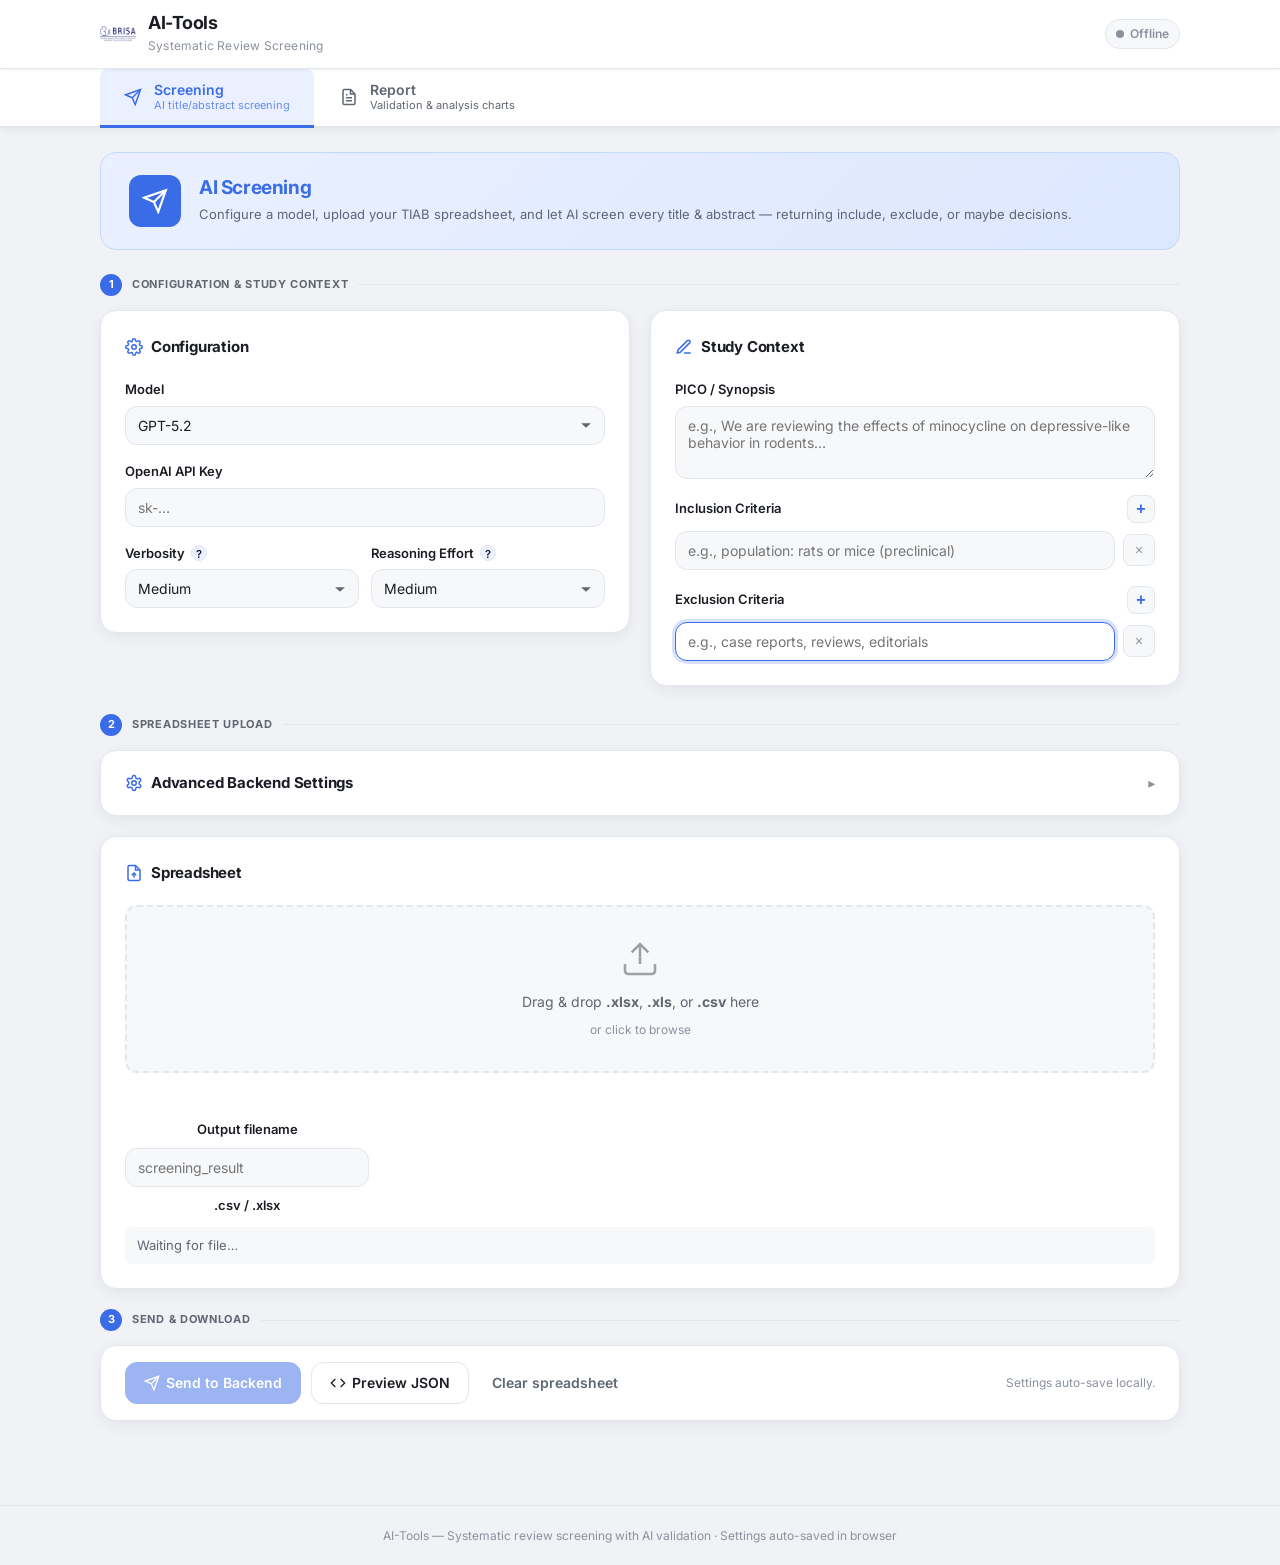
==== frontend/index.html @ 56732140 "feat: enhance chart information tooltips and improve output filename handling in screening process" ====
<!DOCTYPE html>
<html lang="en">
<head>
  <meta charset="UTF-8" />
  <meta name="viewport" content="width=device-width, initial-scale=1.0" />
  <title>AI-Tools — Systematic Review Screening</title>
  <link rel="icon" type="image/avif" href="logo.avif" />
  <link rel="preconnect" href="https://fonts.googleapis.com" />
  <link rel="preconnect" href="https://fonts.gstatic.com" crossorigin />
  <link rel="stylesheet" href="https://fonts.googleapis.com/css2?family=Inter:wght@400;500;600;700&family=JetBrains+Mono:wght@400;500&display=swap" />
  <link rel="stylesheet" href="css/style.css" />
  <script src="https://cdn.jsdelivr.net/npm/xlsx@0.18.5/dist/xlsx.full.min.js" defer
    onerror="(function(){var s=document.createElement('script');s.src='https://unpkg.com/xlsx@0.18.5/dist/xlsx.full.min.js';s.defer=true;document.head.appendChild(s);}())"></script>
  <script src="js/utils.js" defer></script>
  <script src="js/screening.js" defer></script>
  <script src="js/report.js" defer></script>
  <script src="js/app.js" defer></script>
</head>
<body>

  <!-- ===== HEADER ===== -->
  <header class="topbar">
    <div class="topbar-inner">
      <div class="brand">
        <img src="logo.avif" alt="Logo" class="logo" />
        <div>
          <h1>AI-Tools</h1>
          <span class="subtitle">Systematic Review Screening</span>
        </div>
      </div>
      <div class="topbar-actions">
        <span id="serverStatus" class="server-badge offline" title="Backend status">
          <span class="dot"></span> Offline
        </span>
      </div>
    </div>
  </header>

  <!-- CSS tab system: radio inputs must precede nav and main in the DOM -->
  <input type="radio" id="tab-r-screening" name="app-tab" class="tab-radio" checked>
  <input type="radio" id="tab-r-report" name="app-tab" class="tab-radio">

  <!-- ===== TAB NAV ===== -->
  <nav class="tab-nav">
    <div class="tab-nav-inner">
      <label class="tab-btn" for="tab-r-screening">
        <svg width="18" height="18" viewBox="0 0 24 24" fill="none" stroke="currentColor" stroke-width="2"><line x1="22" y1="2" x2="11" y2="13"/><polygon points="22 2 15 22 11 13 2 9 22 2"/></svg>
        <span class="tab-btn-text">
          <span class="tab-btn-title">Screening</span>
          <span class="tab-btn-sub">AI title/abstract screening</span>
        </span>
      </label>
      <label class="tab-btn" for="tab-r-report">
        <svg width="18" height="18" viewBox="0 0 24 24" fill="none" stroke="currentColor" stroke-width="2"><path d="M14 2H6a2 2 0 00-2 2v16a2 2 0 002 2h12a2 2 0 002-2V8z"/><polyline points="14 2 14 8 20 8"/><line x1="16" y1="13" x2="8" y2="13"/><line x1="16" y1="17" x2="8" y2="17"/><polyline points="10 9 9 9 8 9"/></svg>
        <span class="tab-btn-text">
          <span class="tab-btn-title">Report</span>
          <span class="tab-btn-sub">Validation &amp; analysis charts</span>
        </span>
      </label>
    </div>
  </nav>

  <!-- ===== MAIN ===== -->
  <main class="container">

  <!-- ===== SCREENING PANE ===== -->
  <div id="pane-screening" class="tab-pane" role="tabpanel">

    <!-- Pane Banner -->
    <div class="pane-header pane-header-screening">
      <div class="pane-header-icon">
        <svg width="26" height="26" viewBox="0 0 24 24" fill="none" stroke="currentColor" stroke-width="2"><line x1="22" y1="2" x2="11" y2="13"/><polygon points="22 2 15 22 11 13 2 9 22 2"/></svg>
      </div>
      <div class="pane-header-content">
        <h2 class="pane-header-title">AI Screening</h2>
        <p class="pane-header-desc">Configure a model, upload your TIAB spreadsheet, and let AI screen every title &amp; abstract — returning include, exclude, or maybe decisions.</p>
      </div>
    </div>

    <!-- Step 1 -->
    <div class="step-divider">
      <span class="step-divider-num">1</span>
      <span class="step-divider-label">Configuration &amp; Study Context</span>
    </div>

    <!-- ===== STEP 1: Config Row ===== -->
    <div class="grid-2col">

      <!-- Card: Model & API Key -->
      <section class="card" id="configCard">
        <h2 class="card-title">
          <svg width="18" height="18" viewBox="0 0 24 24" fill="none" stroke="currentColor" stroke-width="2"><circle cx="12" cy="12" r="3"/><path d="M19.4 15a1.65 1.65 0 00.33 1.82l.06.06a2 2 0 11-2.83 2.83l-.06-.06a1.65 1.65 0 00-1.82-.33 1.65 1.65 0 00-1 1.51V21a2 2 0 01-4 0v-.09A1.65 1.65 0 009 19.4a1.65 1.65 0 00-1.82.33l-.06.06a2 2 0 11-2.83-2.83l.06-.06a1.65 1.65 0 00.33-1.82 1.65 1.65 0 00-1.51-1H3a2 2 0 010-4h.09A1.65 1.65 0 004.6 9a1.65 1.65 0 00-.33-1.82l-.06-.06a2 2 0 112.83-2.83l.06.06a1.65 1.65 0 001.82.33H9a1.65 1.65 0 001-1.51V3a2 2 0 014 0v.09a1.65 1.65 0 001 1.51 1.65 1.65 0 001.82-.33l.06-.06a2 2 0 112.83 2.83l-.06.06a1.65 1.65 0 00-.33 1.82V9a1.65 1.65 0 001.51 1H21a2 2 0 010 4h-.09a1.65 1.65 0 00-1.51 1z"/></svg>
          Configuration
        </h2>

        <label class="field">
          <span>Model</span>
          <select id="modelSelect" required>
            <option value="" disabled>Select a model…</option>
            <optgroup label="GPT-5 family (Reasoning)">
              <option value="gpt-5.2">GPT-5.2</option>
              <option value="gpt-5.2-pro">GPT-5.2 Pro</option>
              <option value="gpt-5">GPT-5</option>
              <option value="gpt-5-pro">GPT-5 Pro</option>
              <option value="gpt-5-mini">GPT-5 Mini</option>
              <option value="gpt-5-nano">GPT-5 Nano</option>
            </optgroup>
            <optgroup label="GPT-4.1 family">
              <option value="gpt-4.1">GPT-4.1</option>
              <option value="gpt-4.1-mini">GPT-4.1 Mini</option>
              <option value="gpt-4.1-nano">GPT-4.1 Nano</option>
            </optgroup>
            <optgroup label="GPT-4o family">
              <option value="gpt-4o">GPT-4o</option>
              <option value="gpt-4o-mini">GPT-4o Mini</option>
            </optgroup>
            <optgroup label="Legacy">
              <option value="gpt-3.5-turbo">GPT-3.5 Turbo</option>
            </optgroup>
          </select>
        </label>

        <label class="field">
          <span>OpenAI API Key</span>
          <input id="apiKey" type="password" placeholder="sk-…" autocomplete="off" />
        </label>

        <!-- Reasoning params -->
        <div id="paramsReasoning" class="param-group hidden">
          <div class="param-row">
            <label class="field half">
              <span>Verbosity</span>
              <select id="verbosity">
                <option value="low">Low</option>
                <option value="medium" selected>Medium</option>
                <option value="high">High</option>
              </select>
            </label>
            <label class="field half">
              <span>Reasoning Effort</span>
              <select id="reasoningEffort">
                <option value="minimal">Minimal</option>
                <option value="low">Low</option>
                <option value="medium" selected>Medium</option>
                <option value="high">High</option>
              </select>
            </label>
          </div>
        </div>

        <!-- Chat params -->
        <div id="paramsChat" class="param-group hidden">
          <label class="field">
            <span>Temperature (0–2)</span>
            <input id="temperature" type="number" min="0" max="2" step="0.1" value="1.0" />
          </label>
        </div>

        <div id="paramsWarning" class="field-warning hidden"></div>
      </section>

      <!-- Card: Study Context -->
      <section class="card" id="contextCard">
        <h2 class="card-title">
          <svg width="18" height="18" viewBox="0 0 24 24" fill="none" stroke="currentColor" stroke-width="2"><path d="M12 20h9"/><path d="M16.5 3.5a2.121 2.121 0 013 3L7 19l-4 1 1-4L16.5 3.5z"/></svg>
          Study Context
        </h2>

        <label class="field">
          <span>PICO / Synopsis</span>
          <textarea id="studySynopsis" rows="3" placeholder="e.g., We are reviewing the effects of minocycline on depressive-like behavior in rodents…"></textarea>
        </label>

        <div class="criteria-section">
          <div class="criteria-header">
            <span>Inclusion Criteria</span>
            <button type="button" id="addInc" class="btn-icon" title="Add criterion">+</button>
          </div>
          <div id="inclusionList" class="criteria-list"></div>
        </div>

        <div class="criteria-section">
          <div class="criteria-header">
            <span>Exclusion Criteria</span>
            <button type="button" id="addExc" class="btn-icon" title="Add criterion">+</button>
          </div>
          <div id="exclusionList" class="criteria-list"></div>
        </div>
      </section>
    </div>

    <!-- Step 2 -->
    <div class="step-divider">
      <span class="step-divider-num">2</span>
      <span class="step-divider-label">Spreadsheet Upload</span>
    </div>

    <!-- ===== Advanced Backend Settings ===== -->
    <section class="card" id="advancedCard">
      <details id="advancedDetails">
        <summary class="card-title clickable">
          <svg width="18" height="18" viewBox="0 0 24 24" fill="none" stroke="currentColor" stroke-width="2"><path d="M12.22 2h-.44a2 2 0 00-2 2v.18a2 2 0 01-1 1.73l-.43.25a2 2 0 01-2 0l-.15-.08a2 2 0 00-2.73.73l-.22.38a2 2 0 00.73 2.73l.15.1a2 2 0 011 1.72v.51a2 2 0 01-1 1.74l-.15.09a2 2 0 00-.73 2.73l.22.38a2 2 0 002.73.73l.15-.08a2 2 0 012 0l.43.25a2 2 0 011 1.73V20a2 2 0 002 2h.44a2 2 0 002-2v-.18a2 2 0 011-1.73l.43-.25a2 2 0 012 0l.15.08a2 2 0 002.73-.73l.22-.39a2 2 0 00-.73-2.73l-.15-.08a2 2 0 01-1-1.74v-.5a2 2 0 011-1.74l.15-.09a2 2 0 00.73-2.73l-.22-.38a2 2 0 00-2.73-.73l-.15.08a2 2 0 01-2 0l-.43-.25a2 2 0 01-1-1.73V4a2 2 0 00-2-2z"/><circle cx="12" cy="12" r="3"/></svg>
          Advanced Backend Settings
        </summary>

        <div class="tier-selector">
          <label class="field">
            <span>OpenAI API Tier</span>
            <select id="tierSelect">
              <option value="" disabled>Select your tier…</option>
              <option value="free">Free</option>
              <option value="1">Tier 1</option>
              <option value="2">Tier 2</option>
              <option value="3" selected>Tier 3</option>
              <option value="4">Tier 4</option>
              <option value="5">Tier 5</option>
            </select>
          </label>
          <p class="tier-hint">Select your OpenAI usage tier to auto-fill recommended concurrency settings. You can still adjust values manually. <a href="https://platform.openai.com/docs/guides/rate-limits/usage-tiers" target="_blank" rel="noopener">Check your tier</a></p>
        </div>

        <div class="advanced-grid">
          <label class="field">
            <span>Concurrent Workers</span>
            <input id="adv_concurrent" type="number" min="1" max="100" />
            <small>Initial parallel requests. Higher = faster but may trigger rate limits.</small>
          </label>

          <label class="field">
            <span>Max Concurrency</span>
            <input id="adv_concurrent_max" type="number" min="1" max="100" />
            <small>Ceiling for AIMD auto-scaling. The system will never exceed this.</small>
          </label>

          <label class="field">
            <span>Min Concurrency</span>
            <input id="adv_concurrent_min" type="number" min="1" max="20" />
            <small>Floor for AIMD. Even under heavy rate-limiting, concurrency won't drop below this.</small>
          </label>

          <label class="field">
            <span>Record Max Retries</span>
            <input id="adv_record_retries" type="number" min="1" max="10" />
            <small>Max retry attempts per article on error. Failed records are marked "maybe" for manual review.</small>
          </label>

          <label class="field">
            <span>AIMD Increase After</span>
            <input id="adv_aiup_after" type="number" min="1" max="50" />
            <small>Consecutive successes before adding +1 parallel slot. Lower = faster ramp-up.</small>
          </label>

          <label class="field">
            <span>Max API Retries</span>
            <input id="adv_max_retries" type="number" min="1" max="15" />
            <small>Total retry attempts for transient API errors (5xx). Uses exponential backoff.</small>
          </label>

          <label class="field">
            <span>Base Backoff (sec)</span>
            <input id="adv_base_backoff" type="number" min="0.1" max="10" step="0.1" />
            <small>Base delay for exponential backoff on errors. Actual delay = base × 2^attempt.</small>
          </label>
        </div>
      </details>
    </section>

    <!-- ===== STEP 2: Spreadsheet Upload ===== -->
    <section class="card" id="uploadCard">
      <h2 class="card-title">
        <svg width="18" height="18" viewBox="0 0 24 24" fill="none" stroke="currentColor" stroke-width="2"><path d="M14 2H6a2 2 0 00-2 2v16a2 2 0 002 2h12a2 2 0 002-2V8z"/><polyline points="14 2 14 8 20 8"/><line x1="12" y1="18" x2="12" y2="12"/><polyline points="9 15 12 12 15 15"/></svg>
        Spreadsheet
      </h2>

      <div id="dropzone" class="dropzone" tabindex="0" role="button" aria-label="Upload spreadsheet">
        <input id="fileInput" type="file" accept=".xlsx,.xls,.csv" />
        <div class="dropzone-content">
          <svg width="40" height="40" viewBox="0 0 24 24" fill="none" stroke="currentColor" stroke-width="1.5" opacity="0.4"><path d="M21 15v4a2 2 0 01-2 2H5a2 2 0 01-2-2v-4"/><polyline points="17 8 12 3 7 8"/><line x1="12" y1="3" x2="12" y2="15"/></svg>
          <p>Drag &amp; drop <strong>.xlsx</strong>, <strong>.xls</strong>, or <strong>.csv</strong> here</p>
          <p class="hint">or click to browse</p>
        </div>
      </div>

      <div class="upload-meta">
        <span id="fileMeta"></span>
      </div>

      <div class="output-name-wrap">
        <label class="field inline-field">
          <span>Output filename</span>
          <input id="outputFilename" type="text" placeholder="screening_result" />
          <span class="output-ext-label">.csv / .xlsx</span>
        </label>
      </div>

      <div id="sheetPickerWrap" class="hidden">
        <label class="field inline-field">
          <span>Sheet</span>
          <select id="sheetSelect"></select>
        </label>
      </div>

      <div id="columnsStatus" class="columns-status">Waiting for file…</div>

      <div id="previewWrap" class="table-wrap hidden">
        <p class="preview-label">Preview — first 5 rows</p>
        <div class="table-scroll">
          <table id="previewTable">
            <thead></thead>
            <tbody></tbody>
          </table>
        </div>
      </div>
    </section>

    <!-- Step 3 -->
    <div class="step-divider">
      <span class="step-divider-num">3</span>
      <span class="step-divider-label">Send &amp; Download</span>
    </div>

    <!-- ===== STEP 3: Actions ===== -->
    <section class="card actions-card" id="actionsCard">
      <div class="action-row">
        <button id="btnSend" class="btn btn-primary" disabled>
          <svg width="16" height="16" viewBox="0 0 24 24" fill="none" stroke="currentColor" stroke-width="2"><line x1="22" y1="2" x2="11" y2="13"/><polygon points="22 2 15 22 11 13 2 9 22 2"/></svg>
          Send to Backend
        </button>
        <button id="btnGenerate" class="btn btn-secondary">
          <svg width="16" height="16" viewBox="0 0 24 24" fill="none" stroke="currentColor" stroke-width="2"><polyline points="16 18 22 12 16 6"/><polyline points="8 6 2 12 8 18"/></svg>
          Preview JSON
        </button>
        <button id="btnClear" class="btn btn-ghost">Clear spreadsheet</button>
        <span class="save-hint">Settings auto-save locally.</span>
      </div>
      <div id="errorBanner" class="error-banner hidden"></div>
    </section>

    <!-- ===== JSON Preview ===== -->
    <section id="payloadCard" class="card hidden">
      <div class="payload-header">
        <h2 class="card-title">JSON Payload</h2>
        <button id="btnCollapsePayload" class="btn btn-ghost">Collapse</button>
        <button id="btnCopy" class="btn btn-ghost">Copy</button>
      </div>
      <pre id="payloadOut" class="code"></pre>
    </section>

    <!-- ===== STEP 4: Progress ===== -->
    <section id="progressCard" class="card hidden">
      <h2 class="card-title">
        <svg width="18" height="18" viewBox="0 0 24 24" fill="none" stroke="currentColor" stroke-width="2"><path d="M22 12h-4l-3 9L9 3l-3 9H2"/></svg>
        Screening Progress
      </h2>

      <div class="progress-track">
        <div id="progressBar" class="progress-bar" style="width:0%"></div>
      </div>
      <div id="progressLabel" class="progress-label">Awaiting…</div>
      <div id="elapsedLabel" class="progress-elapsed hidden"></div>

      <div class="progress-actions">
        <button id="btnCancel" class="btn btn-danger">Cancel</button>
        <a id="downloadLink" class="btn btn-primary hidden" href="#" download>Download CSV</a>
        <a id="downloadLinkXlsx" class="btn btn-secondary hidden" href="#" download>Download XLSX</a>
        <button id="btnRestart" class="btn btn-secondary hidden">Restart</button>
      </div>

      <div class="log-toggle-row">
        <span class="muted">Live results (decision + rationale)</span>
        <button id="btnToggleLog" class="btn btn-ghost">Show live log</button>
      </div>
      <pre id="liveLog" class="code hidden" style="max-height:240px; overflow:auto;"></pre>
    </section>

  </div><!-- /pane-screening -->

  <!-- ===== REPORT PANE ===== -->
  <div id="pane-report" class="tab-pane" role="tabpanel">

    <!-- Pane Banner -->
    <div class="pane-header pane-header-report">
      <div class="pane-header-icon">
        <svg width="26" height="26" viewBox="0 0 24 24" fill="none" stroke="currentColor" stroke-width="2"><path d="M14 2H6a2 2 0 00-2 2v16a2 2 0 002 2h12a2 2 0 002-2V8z"/><polyline points="14 2 14 8 20 8"/><line x1="16" y1="13" x2="8" y2="13"/><line x1="16" y1="17" x2="8" y2="17"/><polyline points="10 9 9 9 8 9"/></svg>
      </div>
      <div class="pane-header-content">
        <h2 class="pane-header-title">Validation Report</h2>
        <p class="pane-header-desc">Compare AI screening decisions against human reviewers — generates a Word report, chart data XLSX, and 16 publication-ready charts.</p>
      </div>
    </div>

    <!-- How to Use Validation -->
    <section class="card how-to-card" id="howToCard">
      <details>
        <summary class="card-title clickable">
          <svg width="18" height="18" viewBox="0 0 24 24" fill="none" stroke="currentColor" stroke-width="2"><circle cx="12" cy="12" r="10"/><path d="M9.09 9a3 3 0 015.83 1c0 2-3 3-3 3"/><line x1="12" y1="17" x2="12.01" y2="17"/></svg>
          How to Use the Validation Report
          <span class="how-to-badge">Guide</span>
        </summary>
        <div class="how-to-body">
          <ol class="how-to-steps">
            <li class="how-to-step">
              <div class="step-title">Run AI Screening</div>
              <p>Go to the <strong>Screening</strong> tab. Upload your TIAB spreadsheet (needs <code>title</code> and <code>abstract</code> columns), configure the model, API key, and PICO criteria, then click <strong>Send to Backend</strong>. Download the result when done.</p>
            </li>
            <li class="how-to-step">
              <div class="step-title">Rename the AI result file</div>
              <p>Rename the downloaded file to match the convention:<br>
              <code>YYYYMMDD - model - 1º teste - project.xlsx</code><br>
              For test-retest analysis, run screening again and name it <code>2º teste</code>.</p>
            </li>
            <li class="how-to-step">
              <div class="step-title">Prepare human reference files</div>
              <p>For each project, create three spreadsheets (columns: <code>title</code>, <code>decision</code>):</p>
              <ul>
                <li><code>project - TIAB.xlsx</code> — human decisions at title/abstract phase</li>
                <li><code>project - Fulltext.xlsx</code> — articles sent to full-text reading</li>
                <li><code>project - Listfinal.xlsx</code> — final included articles (gold standard)</li>
              </ul>
            </li>
            <li class="how-to-step">
              <div class="step-title">Create metadata.xlsx</div>
              <p>One row per AI execution. Required columns:</p>
              <div class="table-scroll">
                <table class="meta-table">
                  <thead><tr><th>Column</th><th>Example</th><th>Description</th></tr></thead>
                  <tbody>
                    <tr><td><code>project</code></td><td>mino</td><td>Must match the project name in all file names</td></tr>
                    <tr><td><code>code</code></td><td>20260227</td><td>YYYYMMDD from the AI result filename</td></tr>
                    <tr><td><code>model</code></td><td>gpt-5-mini</td><td>Must match the model in the AI result filename</td></tr>
                    <tr><td><code>parameter</code></td><td>reasoning=medium</td><td>Free-text description of settings used</td></tr>
                    <tr><td><code>version</code></td><td>1º teste</td><td><code>1º teste</code> or <code>2º teste</code></td></tr>
                    <tr><td><code>time_ia</code></td><td>0:04:32</td><td>AI execution time (H:MM:SS)</td></tr>
                    <tr><td><code>time_human</code></td><td>2:00:00</td><td>Human time: 1 min/record × 2 reviewers</td></tr>
                    <tr><td><code>tokens input</code></td><td>152340</td><td>Input token count (OpenAI dashboard)</td></tr>
                    <tr><td><code>tokens_output</code></td><td>28450</td><td>Output token count</td></tr>
                    <tr><td><code>cost_total</code></td><td>0.137</td><td>Total cost in USD</td></tr>
                  </tbody>
                </table>
              </div>
            </li>
            <li class="how-to-step">
              <div class="step-title">Upload all files and generate</div>
              <p>Drag all your files into the <strong>Input Files</strong> area below and click <strong>Generate Report</strong>. The system will produce a Word report, chart data XLSX, and 16 publication-ready charts — all viewable directly in the browser.</p>
            </li>
          </ol>
        </div>
      </details>
    </section>

    <!-- Upload Card -->
    <section class="card">
      <h2 class="card-title">
        <svg width="18" height="18" viewBox="0 0 24 24" fill="none" stroke="currentColor" stroke-width="2"><path d="M22 19a2 2 0 01-2 2H4a2 2 0 01-2-2V5a2 2 0 012-2h5l2 3h9a2 2 0 012 2z"/></svg>
        Input Files
      </h2>
      <p class="report-hint">Upload all input files: AI screening results, TIAB, Fulltext, Listfinal, and <code>metadata.xlsx</code>. Filenames must follow the naming conventions described in the README.</p>

      <div id="reportDropzone" class="dropzone" tabindex="0" role="button" aria-label="Upload report input files">
        <input id="reportFileInput" type="file" accept=".xlsx,.xls,.csv" multiple />
        <div class="dropzone-content">
          <svg width="40" height="40" viewBox="0 0 24 24" fill="none" stroke="currentColor" stroke-width="1.5" opacity="0.4"><path d="M21 15v4a2 2 0 01-2 2H5a2 2 0 01-2-2v-4"/><polyline points="17 8 12 3 7 8"/><line x1="12" y1="3" x2="12" y2="15"/></svg>
          <p>Drag &amp; drop input files here</p>
          <p class="hint">AI results · TIAB · Fulltext · Listfinal · metadata.xlsx</p>
        </div>
      </div>

      <div id="reportFileList" class="report-file-list hidden"></div>

      <details class="naming-guide">
        <summary>Expected filename patterns</summary>
        <div class="naming-guide-body">
          <table class="naming-table">
            <thead><tr><th>File type</th><th>Pattern</th></tr></thead>
            <tbody>
              <tr><td><span class="badge warn">AI Result</span></td><td><code>YYYYMMDD - model - Xº teste - project.xlsx</code></td></tr>
              <tr><td><span class="badge ok">Human TIAB</span></td><td><code>project - TIAB.xlsx</code></td></tr>
              <tr><td><span class="badge ok">Fulltext</span></td><td><code>project - Fulltext.xlsx</code></td></tr>
              <tr><td><span class="badge ok">Listfinal</span></td><td><code>project - Listfinal.xlsx</code></td></tr>
              <tr><td><span class="badge">Metadata</span></td><td><code>metadata.xlsx</code></td></tr>
            </tbody>
          </table>
        </div>
      </details>
    </section>

    <!-- Actions -->
    <section class="card actions-card">
      <div class="action-row">
        <button id="btnGenReport" class="btn btn-primary" disabled>
          <svg width="16" height="16" viewBox="0 0 24 24" fill="none" stroke="currentColor" stroke-width="2"><polyline points="22 12 18 12 15 21 9 3 6 12 2 12"/></svg>
          Generate Report
        </button>
        <button id="btnClearReport" class="btn btn-ghost">Clear files</button>
        <span class="save-hint">Outputs: Word report + chart data XLSX</span>
      </div>
      <div id="reportError" class="error-banner hidden"></div>
    </section>

    <!-- Progress + Downloads -->
    <section id="reportProgressCard" class="card hidden">
      <h2 class="card-title">
        <svg width="18" height="18" viewBox="0 0 24 24" fill="none" stroke="currentColor" stroke-width="2"><polyline points="4 17 10 11 4 5"/><line x1="12" y1="19" x2="20" y2="19"/></svg>
        Generation Log
      </h2>
      <pre id="reportLog" class="code report-log"></pre>
      <div id="reportDownloads" class="report-downloads hidden">
        <p class="downloads-title">Output files ready — download or view below</p>
        <div id="reportDownloadLinks" class="download-links"></div>
      </div>
    </section>

    <!-- Results: Charts + Tables (stacked) -->
    <section id="reportResultsCard" class="card hidden">

      <!-- Charts section -->
      <div class="results-section">
        <div class="results-section-header">
          <h3 class="results-section-title">
            <svg width="16" height="16" viewBox="0 0 24 24" fill="none" stroke="currentColor" stroke-width="2"><rect x="3" y="3" width="18" height="18" rx="2"/><path d="M3 9h18M9 21V9"/></svg>
            Charts
          </h3>
          <span id="chartsCountBadge" class="results-count hidden"></span>
        </div>
        <div id="chartsGrid" class="charts-grid"></div>
      </div>

      <!-- Data Tables section -->
      <div class="results-section">
        <div class="results-section-header">
          <h3 class="results-section-title">
            <svg width="16" height="16" viewBox="0 0 24 24" fill="none" stroke="currentColor" stroke-width="2"><path d="M9 3H5a2 2 0 00-2 2v4m6-6h10a2 2 0 012 2v4M9 3v18m0 0h10a2 2 0 002-2V9M9 21H5a2 2 0 01-2-2V9m0 0h18"/></svg>
            Data Tables
          </h3>
        </div>
        <div class="sheet-selector-bar">
          <label class="field inline-field">
            <span>Sheet</span>
            <select id="sheetSelector"></select>
          </label>
        </div>
        <div id="sheetTableWrap" class="table-wrap sheet-table-wrap"></div>
      </div>

    </section>

  </div><!-- /pane-report -->

  <!-- Lightbox (outside panes, fixed overlay) -->
  <div id="chartLightbox" class="lightbox hidden" role="dialog" aria-modal="true">
    <div class="lightbox-backdrop"></div>
    <div class="lightbox-content">
      <button class="lightbox-close" aria-label="Close">×</button>
      <img id="lightboxImg" src="" alt="" />
      <p id="lightboxCaption" class="lightbox-caption"></p>
    </div>
  </div>

  </main>

  <!-- ===== FOOTER ===== -->
  <footer class="footer">
    <p>AI-Tools &mdash; Systematic review screening with AI validation &middot; Settings auto-saved in browser</p>
  </footer>

  <!-- Server health polling -->
  <script>
    (async function healthLoop() {
      const badge = document.getElementById('serverStatus');
      try {
        const r = await fetch('/api/health', { signal: AbortSignal.timeout(3000) });
        if (r.ok) { badge.className = 'server-badge online'; badge.innerHTML = '<span class="dot"></span> Online'; }
        else { badge.className = 'server-badge offline'; badge.innerHTML = '<span class="dot"></span> Offline'; }
      } catch { badge.className = 'server-badge offline'; badge.innerHTML = '<span class="dot"></span> Offline'; }
      setTimeout(healthLoop, 15000);
    })();
  </script>
</body>
</html>
---- frontend/css/style.css ----
/* ============================================================
   AI-Tools — Modern UI Stylesheet
   ============================================================ */

:root {
  /* Colour palette */
  --bg:           #f0f2f5;
  --bg-subtle:    #f7f8fa;
  --card:         #ffffff;
  --border:       #e2e6ed;
  --border-hover: #c4cad5;
  --text:         #1a1d23;
  --text-secondary:#5f6773;
  --muted:        #8b929e;
  --primary:      #3b6ce7;
  --primary-hover:#2d55c4;
  --primary-weak: #eaf0ff;
  --primary-ring: rgba(59, 108, 231, 0.2);
  --report-color:  #0d9488;
  --report-hover:  #0f766e;
  --report-weak:   #f0fdfa;
  --report-border: #99f6e4;
  --report-ring:   rgba(13, 148, 136, 0.2);
  --ok:           #16a34a;
  --ok-bg:        #ecfdf5;
  --ok-border:    #bbf7d0;
  --warn:         #ca8a04;
  --warn-bg:      #fefce8;
  --warn-border:  #fef08a;
  --bad:          #dc2626;
  --bad-bg:       #fef2f2;
  --bad-border:   #fecaca;
  --radius-sm:    8px;
  --radius:       12px;
  --radius-lg:    16px;
  --shadow-sm:    0 1px 3px rgba(0,0,0,.06);
  --shadow:       0 4px 16px rgba(0,0,0,.06);
  --shadow-lg:    0 8px 30px rgba(0,0,0,.08);
  --transition:   150ms ease;
}

/* ===== Reset ===== */
*, *::before, *::after { box-sizing: border-box; margin: 0; padding: 0; }
html { scroll-behavior: smooth; }
body {
  min-height: 100vh;
  background: var(--bg);
  color: var(--text);
  font-family: 'Inter', ui-sans-serif, system-ui, -apple-system, 'Segoe UI', Roboto, sans-serif;
  font-size: 14px;
  line-height: 1.6;
  -webkit-font-smoothing: antialiased;
}

.hidden { display: none !important; }

/* ===== CSS Radio Tab System ===== */
.tab-radio { display: none; }
.tab-pane { display: none; }
#tab-r-screening:checked ~ main #pane-screening { display: block; }
#tab-r-report:checked ~ main #pane-report { display: block; }

/* Active tab — Screening (blue) */
#tab-r-screening:checked ~ .tab-nav label[for="tab-r-screening"] {
  color: var(--primary);
  border-bottom-color: var(--primary);
  background: var(--primary-weak);
}
#tab-r-screening:checked ~ .tab-nav label[for="tab-r-screening"] .tab-btn-sub {
  color: var(--primary);
  opacity: 0.75;
}

/* Active tab — Report (teal) */
#tab-r-report:checked ~ .tab-nav label[for="tab-r-report"] {
  color: var(--report-color);
  border-bottom-color: var(--report-color);
  background: var(--report-weak);
}
#tab-r-report:checked ~ .tab-nav label[for="tab-r-report"] .tab-btn-sub {
  color: var(--report-color);
  opacity: 0.75;
}

/* ===== Top Bar ===== */
.topbar {
  background: var(--card);
  border-bottom: 1px solid var(--border);
  position: sticky;
  top: 0;
  z-index: 100;
  box-shadow: var(--shadow-sm);
}
.topbar-inner {
  max-width: 1120px;
  margin: 0 auto;
  padding: 12px 20px;
  display: flex;
  align-items: center;
  justify-content: space-between;
  gap: 16px;
}
.brand {
  display: flex;
  align-items: center;
  gap: 12px;
  min-width: 0;
}
.logo {
  height: 36px;
  width: 36px;
  object-fit: contain;
  border-radius: var(--radius-sm);
}
.brand h1 {
  font-size: 18px;
  font-weight: 700;
  line-height: 1.2;
  letter-spacing: -0.3px;
}
.subtitle {
  font-size: 12px;
  color: var(--muted);
  letter-spacing: 0.2px;
}

/* Server status badge */
.server-badge {
  display: inline-flex;
  align-items: center;
  gap: 6px;
  font-size: 12px;
  font-weight: 600;
  padding: 4px 10px;
  border-radius: 999px;
  border: 1px solid transparent;
  transition: all var(--transition);
}
.server-badge .dot {
  width: 8px;
  height: 8px;
  border-radius: 50%;
  display: inline-block;
}
.server-badge.online {
  color: var(--ok);
  background: var(--ok-bg);
  border-color: var(--ok-border);
}
.server-badge.online .dot { background: var(--ok); }
.server-badge.offline {
  color: var(--muted);
  background: var(--bg-subtle);
  border-color: var(--border);
}
.server-badge.offline .dot { background: var(--muted); }

/* ===== Container ===== */
.container {
  max-width: 1120px;
  margin: 0 auto;
  padding: 24px 20px 64px;
}

/* ===== Grid ===== */
.grid-2col {
  display: grid;
  grid-template-columns: 1fr 1fr;
  gap: 20px;
  align-items: start;
}
@media (max-width: 860px) {
  .grid-2col { grid-template-columns: 1fr; }
}

/* ===== Card ===== */
.card {
  background: var(--card);
  border: 1px solid var(--border);
  border-radius: var(--radius-lg);
  padding: 24px;
  margin-bottom: 20px;
  box-shadow: var(--shadow);
  transition: box-shadow var(--transition);
}
.card:hover {
  box-shadow: var(--shadow-lg);
}
.card-title {
  display: flex;
  align-items: center;
  gap: 8px;
  font-size: 15px;
  font-weight: 700;
  margin-bottom: 20px;
  color: var(--text);
  letter-spacing: -0.2px;
}
.card-title svg {
  color: var(--primary);
  flex-shrink: 0;
}

/* ===== Form Fields ===== */
.field {
  display: flex;
  flex-direction: column;
  gap: 6px;
  margin-bottom: 16px;
}
.field:last-child { margin-bottom: 0; }
.field > span {
  font-size: 13px;
  font-weight: 600;
  color: var(--text);
}
.field small { color: var(--muted); font-size: 12px; }

input[type="text"],
input[type="url"],
input[type="password"],
input[type="number"],
select,
textarea {
  background: var(--bg-subtle);
  color: var(--text);
  border: 1px solid var(--border);
  border-radius: var(--radius);
  padding: 10px 12px;
  font-size: 14px;
  font-family: inherit;
  outline: none;
  transition: all var(--transition);
  width: 100%;
}
input:hover, select:hover, textarea:hover {
  border-color: var(--border-hover);
  background: #fff;
}
input:focus, select:focus, textarea:focus {
  border-color: var(--primary);
  background: #fff;
  box-shadow: 0 0 0 3px var(--primary-ring);
}
textarea { resize: vertical; min-height: 72px; }

/* Number input spinners */
input[type="number"]::-webkit-outer-spin-button,
input[type="number"]::-webkit-inner-spin-button { -webkit-appearance: none; margin: 0; }
input[type="number"] { -moz-appearance: textfield; }

/* Select arrow */
select {
  appearance: none;
  background-image: url("data:image/svg+xml,%3Csvg xmlns='http://www.w3.org/2000/svg' width='12' height='12' fill='%235f6773' viewBox='0 0 16 16'%3E%3Cpath d='M1.5 5.5l6.5 6 6.5-6'/%3E%3C/svg%3E");
  background-repeat: no-repeat;
  background-position: right 12px center;
  padding-right: 32px;
}

/* Parameters */
.param-group { margin-top: 8px; }
.param-row {
  display: grid;
  grid-template-columns: 1fr 1fr;
  gap: 12px;
}
.field.half { margin-bottom: 0; }

.field-warning {
  background: var(--bad-bg);
  border: 1px solid var(--bad-border);
  color: var(--bad);
  border-radius: var(--radius);
  padding: 8px 12px;
  font-size: 13px;
  margin-top: 8px;
}

/* Help tooltips */
.help { display:inline-flex; align-items:center; margin-left:6px; position:relative; }
.help .icon { width:16px; height:16px; border-radius:50%; background: var(--primary-weak); color: var(--text); border:1px solid var(--border); font-size:11px; line-height:16px; text-align:center; cursor:help; }
.help .tip { display:none; position:absolute; left:50%; transform: translateX(-50%); bottom: 125%; background: var(--card); color: var(--text); border:1px solid var(--border); padding:8px 10px; border-radius: var(--radius-sm); box-shadow: var(--shadow-lg); width: 260px; z-index: 50; font-weight: 400; font-size: 12px; }
.help:hover .tip, .help:focus-within .tip { display:block; }

/* ===== Criteria Lists ===== */
.criteria-section { margin-bottom: 16px; }
.criteria-section:last-child { margin-bottom: 0; }
.criteria-header {
  display: flex;
  align-items: center;
  justify-content: space-between;
  margin-bottom: 8px;
}
.criteria-header > span {
  font-size: 13px;
  font-weight: 600;
  color: var(--text);
}
.criteria-list { display: flex; flex-direction: column; gap: 8px; }
.criteria-row {
  display: grid;
  grid-template-columns: 1fr auto;
  gap: 8px;
  align-items: center;
}
.criteria-row input { margin-bottom: 0; }

.btn-icon {
  width: 28px;
  height: 28px;
  border-radius: var(--radius-sm);
  border: 1px solid var(--border);
  background: var(--bg-subtle);
  color: var(--primary);
  font-size: 16px;
  font-weight: 700;
  display: inline-flex;
  align-items: center;
  justify-content: center;
  cursor: pointer;
  transition: all var(--transition);
  line-height: 1;
}
.btn-icon:hover {
  background: var(--primary-weak);
  border-color: var(--primary);
}

.icon-btn {
  width: 32px;
  height: 32px;
  border-radius: var(--radius-sm);
  border: 1px solid var(--border);
  background: var(--bg-subtle);
  color: var(--muted);
  font-size: 14px;
  display: inline-flex;
  align-items: center;
  justify-content: center;
  cursor: pointer;
  transition: all var(--transition);
}
.icon-btn:hover {
  background: var(--bad-bg);
  border-color: var(--bad-border);
  color: var(--bad);
}

/* ===== Dropzone ===== */
.dropzone {
  border: 2px dashed var(--border);
  border-radius: var(--radius);
  padding: 32px 24px;
  text-align: center;
  background: var(--bg-subtle);
  cursor: pointer;
  position: relative;
  transition: all var(--transition);
}
.dropzone:hover, .dropzone.hover {
  border-color: var(--primary);
  background: var(--primary-weak);
}
.dropzone input[type="file"] {
  position: absolute;
  inset: 0;
  opacity: 0;
  cursor: pointer;
}
.dropzone-content p {
  margin: 6px 0 0;
  color: var(--text-secondary);
}
.dropzone-content .hint {
  color: var(--muted);
  font-size: 12px;
}

.upload-meta {
  display: flex;
  align-items: center;
  justify-content: space-between;
  margin-top: 10px;
  min-height: 24px;
}
.upload-meta span {
  color: var(--text-secondary);
  font-size: 13px;
}
.output-name-wrap {
  margin-top: 8px;
}
.output-name-wrap .inline-field {
  margin-top: 4px;
  flex-wrap: wrap;
  gap: 8px;
  align-items: center;
}
.output-name-wrap .inline-field input {
  min-width: 180px;
  flex: 1;
}
.output-ext-label {
  font-size: 12px;
  color: var(--muted);
  white-space: nowrap;
  font-weight: 500;
}

.inline-field {
  display: inline-flex;
  align-items: center;
  gap: 10px;
  margin-top: 12px;
}
.inline-field select { width: auto; min-width: 180px; }

.columns-status {
  margin-top: 12px;
  padding: 8px 12px;
  background: var(--bg-subtle);
  border-radius: var(--radius-sm);
  font-size: 13px;
  color: var(--text-secondary);
}

.preview-label {
  font-size: 12px;
  font-weight: 600;
  color: var(--muted);
  text-transform: uppercase;
  letter-spacing: 0.5px;
  margin: 16px 0 8px;
}

/* Table */
.table-scroll { overflow-x: auto; }
table {
  border-collapse: collapse;
  width: 100%;
  font-size: 13px;
}
th, td {
  border: 1px solid var(--border);
  padding: 8px 10px;
  text-align: left;
  max-width: 300px;
  overflow: hidden;
  text-overflow: ellipsis;
  white-space: nowrap;
}
thead th {
  background: var(--primary-weak);
  color: var(--text);
  font-weight: 600;
  position: sticky;
  top: 0;
}
tbody tr:hover { background: var(--bg-subtle); }

/* ===== Badges ===== */
.badge {
  display: inline-flex;
  align-items: center;
  gap: 4px;
  padding: 2px 8px;
  border-radius: 999px;
  font-size: 12px;
  font-weight: 600;
}
.badge.ok   { background: var(--ok-bg);   color: var(--ok);   border: 1px solid var(--ok-border); }
.badge.warn { background: var(--warn-bg); color: var(--warn); border: 1px solid var(--warn-border); }
.badge.bad  { background: var(--bad-bg);  color: var(--bad);  border: 1px solid var(--bad-border); }

/* ===== Buttons ===== */
.btn {
  display: inline-flex;
  align-items: center;
  gap: 6px;
  padding: 10px 18px;
  border-radius: var(--radius);
  font-size: 14px;
  font-weight: 600;
  font-family: inherit;
  cursor: pointer;
  border: 1px solid transparent;
  transition: all var(--transition);
  text-decoration: none;
  white-space: nowrap;
  line-height: 1.4;
}
.btn:disabled { opacity: 0.5; cursor: not-allowed; pointer-events: none; }

.btn-primary {
  background: var(--primary);
  color: #fff;
  border-color: var(--primary);
}
.btn-primary:hover:not(:disabled) {
  background: var(--primary-hover);
  border-color: var(--primary-hover);
  box-shadow: 0 2px 8px var(--primary-ring);
}

.btn-secondary {
  background: var(--card);
  color: var(--text);
  border-color: var(--border);
}
.btn-secondary:hover:not(:disabled) {
  background: var(--primary-weak);
  border-color: var(--primary);
  color: var(--primary);
}

.btn-ghost {
  background: transparent;
  color: var(--text-secondary);
  border-color: transparent;
  padding: 10px 12px;
}
.btn-ghost:hover:not(:disabled) {
  background: var(--bg-subtle);
  color: var(--text);
}

.btn-danger {
  background: var(--bad);
  color: #fff;
  border-color: var(--bad);
}
.btn-danger:hover:not(:disabled) {
  background: #b91c1c;
  border-color: #b91c1c;
}

/* ===== Actions Card ===== */
.actions-card { padding: 16px 24px; }
.action-row {
  display: flex;
  align-items: center;
  gap: 10px;
  flex-wrap: wrap;
}
.save-hint {
  color: var(--muted);
  font-size: 12px;
  margin-left: auto;
}

/* ===== Error Banner ===== */
.error-banner {
  background: var(--bad-bg);
  border: 1px solid var(--bad-border);
  color: var(--bad);
  border-radius: var(--radius);
  padding: 10px 14px;
  margin-top: 12px;
  font-size: 13px;
  line-height: 1.5;
}

/* ===== Payload / Code ===== */
.payload-header {
  display: flex;
  align-items: center;
  justify-content: space-between;
}
.payload-header .card-title { margin-bottom: 0; }

code {
  font-family: 'JetBrains Mono', 'Fira Code', 'Cascadia Code', 'Menlo', monospace;
  font-size: 12px;
}

.code {
  background: var(--bg-subtle);
  border: 1px solid var(--border);
  border-radius: var(--radius);
  padding: 14px;
  font-family: 'JetBrains Mono', 'Fira Code', 'Cascadia Code', 'Menlo', monospace;
  font-size: 12px;
  white-space: pre-wrap;
  word-break: break-word;
  line-height: 1.6;
  margin-top: 12px;
}

/* ===== Progress ===== */
.progress-track {
  position: relative;
  height: 10px;
  background: var(--bg);
  border: 1px solid var(--border);
  border-radius: 999px;
  overflow: hidden;
  margin: 12px 0 8px;
}
.progress-bar {
  position: absolute;
  left: 0;
  top: 0;
  bottom: 0;
  width: 0%;
  background: linear-gradient(90deg, var(--primary), #7baaf7);
  border-radius: 999px;
  transition: width 300ms ease;
}

.progress-label {
  font-size: 13px;
  color: var(--text-secondary);
  margin-bottom: 4px;
}
.progress-elapsed {
  font-size: 12px;
  color: var(--primary);
  font-weight: 600;
  margin-bottom: 12px;
  letter-spacing: 0.1px;
}

.progress-actions {
  display: flex;
  gap: 10px;
  align-items: center;
  flex-wrap: wrap;
  margin-bottom: 12px;
}

.log-toggle-row {
  display: flex;
  align-items: center;
  justify-content: space-between;
  gap: 12px;
  padding-top: 8px;
  border-top: 1px solid var(--border);
}
.log-toggle-row .muted {
  font-size: 13px;
  color: var(--muted);
}

/* ===== Footer ===== */
.footer {
  color: var(--muted);
  font-size: 12px;
  text-align: center;
  padding: 20px;
  border-top: 1px solid var(--border);
}

/* ===== Advanced Settings (collapsible) ===== */
#advancedCard { padding: 0; }
#advancedCard details { padding: 0; }
#advancedCard details > summary {
  padding: 20px 24px;
  cursor: pointer;
  user-select: none;
  list-style: none;
  margin-bottom: 0;
}
#advancedCard details > summary::-webkit-details-marker { display: none; }
#advancedCard details > summary::after {
  content: '▸';
  margin-left: auto;
  font-size: 14px;
  color: var(--muted);
  transition: transform var(--transition);
}
#advancedCard details[open] > summary::after { transform: rotate(90deg); }
#advancedCard details[open] > summary { border-bottom: 1px solid var(--border); }

.clickable { cursor: pointer; }

.tier-selector {
  padding: 16px 24px 0;
}
.tier-selector .field { max-width: 280px; }
.tier-hint {
  font-size: 12px;
  color: var(--muted);
  margin-top: 6px;
  line-height: 1.5;
}
.tier-hint a {
  color: var(--primary);
  text-decoration: none;
}
.tier-hint a:hover { text-decoration: underline; }

.advanced-grid {
  display: grid;
  grid-template-columns: repeat(auto-fill, minmax(200px, 1fr));
  gap: 16px;
  padding: 16px 24px 24px;
}
.advanced-grid .field small {
  color: var(--muted);
  font-size: 11px;
  line-height: 1.4;
}

/* ===== Tab Navigation ===== */
.tab-nav {
  background: var(--card);
  border-bottom: 2px solid var(--border);
  box-shadow: 0 2px 8px rgba(0,0,0,.06);
}
.tab-nav-inner {
  max-width: 1120px;
  margin: 0 auto;
  padding: 0 20px;
  display: flex;
  gap: 2px;
  align-items: stretch;
}
.tab-btn {
  display: inline-flex;
  align-items: center;
  gap: 12px;
  padding: 14px 24px;
  font-family: inherit;
  color: var(--text-secondary);
  background: transparent;
  border: none;
  border-bottom: 3px solid transparent;
  cursor: pointer;
  transition: background var(--transition), color var(--transition), border-color var(--transition);
  margin-bottom: -2px;
  text-decoration: none;
  user-select: none;
  border-radius: var(--radius-sm) var(--radius-sm) 0 0;
}
.tab-btn svg { color: inherit; flex-shrink: 0; transition: color var(--transition); }
.tab-btn:hover { color: var(--text); background: var(--bg); }
.tab-btn-text { display: flex; flex-direction: column; align-items: flex-start; gap: 3px; }
.tab-btn-title { font-size: 14px; font-weight: 600; line-height: 1; }
.tab-btn-sub { font-size: 11px; color: var(--text-secondary); font-weight: 400; line-height: 1; transition: color var(--transition); }

/* ===== Pane Banner Headers ===== */
.pane-header {
  border-radius: var(--radius-lg);
  margin-bottom: 24px;
  padding: 22px 28px;
  display: flex;
  align-items: center;
  gap: 18px;
  border: 1px solid var(--border);
}
.pane-header-icon {
  width: 52px;
  height: 52px;
  border-radius: var(--radius);
  display: flex;
  align-items: center;
  justify-content: center;
  flex-shrink: 0;
}
.pane-header-content { flex: 1; min-width: 0; }
.pane-header-title {
  font-size: 19px;
  font-weight: 700;
  letter-spacing: -0.4px;
  margin-bottom: 5px;
  line-height: 1.2;
}
.pane-header-desc {
  font-size: 13px;
  line-height: 1.5;
  margin: 0;
  color: var(--text-secondary);
}

.pane-header-screening {
  background: linear-gradient(135deg, var(--primary-weak) 0%, #dce8ff 100%);
  border-color: #c5d8ff;
}
.pane-header-screening .pane-header-icon { background: var(--primary); color: #fff; }
.pane-header-screening .pane-header-title { color: var(--primary); }

.pane-header-report {
  background: linear-gradient(135deg, var(--report-weak) 0%, #ccfbf0 100%);
  border-color: var(--report-border);
}
.pane-header-report .pane-header-icon { background: var(--report-color); color: #fff; }
.pane-header-report .pane-header-title { color: var(--report-color); }

/* ===== Workflow Step Dividers ===== */
.step-divider {
  display: flex;
  align-items: center;
  gap: 10px;
  margin: 8px 0 14px;
}
.step-divider::after {
  content: '';
  flex: 1;
  height: 1px;
  background: var(--border);
}
.step-divider-num {
  width: 22px;
  height: 22px;
  border-radius: 50%;
  background: var(--primary);
  color: #fff;
  font-size: 11px;
  font-weight: 700;
  display: flex;
  align-items: center;
  justify-content: center;
  flex-shrink: 0;
}
.step-divider-label {
  font-size: 11px;
  font-weight: 700;
  color: var(--text-secondary);
  text-transform: uppercase;
  letter-spacing: 0.7px;
  white-space: nowrap;
}

/* ===== Report Pane ===== */
.report-hint {
  font-size: 13px;
  color: var(--text-secondary);
  margin-bottom: 16px;
  line-height: 1.5;
}

.report-file-list {
  display: flex;
  flex-direction: column;
  gap: 8px;
  margin-top: 14px;
}
.report-file-item {
  display: grid;
  grid-template-columns: 1fr auto auto auto;
  align-items: center;
  gap: 10px;
  padding: 8px 12px;
  background: var(--bg-subtle);
  border: 1px solid var(--border);
  border-radius: var(--radius-sm);
  font-size: 13px;
}
.report-file-name {
  overflow: hidden;
  text-overflow: ellipsis;
  white-space: nowrap;
  color: var(--text);
  font-weight: 500;
}
.report-file-size { color: var(--muted); font-size: 12px; white-space: nowrap; }

.naming-guide {
  margin-top: 16px;
  border: 1px solid var(--border);
  border-radius: var(--radius-sm);
  overflow: hidden;
}
.naming-guide > summary {
  padding: 10px 14px;
  font-size: 13px;
  font-weight: 600;
  color: var(--text-secondary);
  cursor: pointer;
  user-select: none;
  list-style: none;
  background: var(--bg-subtle);
}
.naming-guide > summary::-webkit-details-marker { display: none; }
.naming-guide > summary::after { content: ' ▸'; font-size: 11px; color: var(--muted); }
.naming-guide[open] > summary::after { content: ' ▾'; }
.naming-guide-body { padding: 12px 14px; }
.naming-table { font-size: 12px; width: 100%; border-collapse: collapse; }
.naming-table th, .naming-table td { padding: 6px 8px; border: 1px solid var(--border); text-align: left; }
.naming-table th { background: var(--primary-weak); font-weight: 600; }

.report-log { max-height: 400px; overflow: auto; margin-top: 0; }

.report-downloads { margin-top: 16px; padding-top: 16px; border-top: 1px solid var(--border); }
.downloads-title {
  font-size: 13px;
  font-weight: 600;
  color: var(--text-secondary);
  margin-bottom: 10px;
}
.download-links { display: flex; flex-wrap: wrap; gap: 10px; }

/* ===== How-to Guide ===== */
.how-to-card { padding: 0; }
.how-to-card details > summary {
  padding: 20px 24px;
  cursor: pointer;
  user-select: none;
  list-style: none;
  margin-bottom: 0;
}
.how-to-card details > summary::-webkit-details-marker { display: none; }
.how-to-card details > summary::after {
  content: '▸';
  margin-left: auto;
  font-size: 14px;
  color: var(--muted);
  transition: transform var(--transition);
}
.how-to-card details[open] > summary::after { transform: rotate(90deg); }
.how-to-card details[open] > summary { border-bottom: 1px solid var(--border); }
.how-to-badge {
  margin-left: 8px;
  font-size: 11px;
  font-weight: 600;
  padding: 2px 7px;
  border-radius: 999px;
  background: var(--primary-weak);
  color: var(--primary);
  border: 1px solid var(--primary-ring);
}
.how-to-body { padding: 20px 24px 24px; }
.how-to-steps { list-style: none; padding: 0; margin: 0; counter-reset: step; }
.how-to-step {
  counter-increment: step;
  display: flex;
  gap: 16px;
  margin-bottom: 24px;
}
.how-to-step:last-child { margin-bottom: 0; }
.how-to-step::before {
  content: counter(step);
  flex-shrink: 0;
  width: 28px;
  height: 28px;
  border-radius: 50%;
  background: var(--primary);
  color: #fff;
  font-size: 13px;
  font-weight: 700;
  display: flex;
  align-items: center;
  justify-content: center;
  margin-top: 2px;
}
.step-title {
  font-size: 14px;
  font-weight: 700;
  margin-bottom: 6px;
  color: var(--text);
}
.how-to-step p { font-size: 13px; color: var(--text-secondary); margin-bottom: 8px; }
.how-to-step ul { font-size: 13px; color: var(--text-secondary); padding-left: 20px; margin-top: 4px; }
.how-to-step li { margin-bottom: 4px; }
.meta-table { font-size: 12px; width: 100%; border-collapse: collapse; margin-top: 8px; }
.meta-table th, .meta-table td { padding: 6px 10px; border: 1px solid var(--border); text-align: left; vertical-align: top; }
.meta-table thead th { background: var(--primary-weak); font-weight: 600; }
.meta-table tbody tr:hover { background: var(--bg-subtle); }

/* ===== Results Sections (Charts + Tables stacked) ===== */
.results-section {
  padding-top: 24px;
  margin-top: 24px;
  border-top: 1px solid var(--border);
}
.results-section:first-child { border-top: none; padding-top: 0; margin-top: 0; }
.results-section-header {
  display: flex;
  align-items: center;
  gap: 10px;
  margin-bottom: 16px;
}
.results-section-title {
  display: flex;
  align-items: center;
  gap: 8px;
  font-size: 15px;
  font-weight: 700;
  color: var(--text);
  margin: 0;
}
.results-count {
  display: inline-flex;
  align-items: center;
  padding: 2px 9px;
  background: var(--primary-weak);
  color: var(--primary);
  border-radius: 12px;
  font-size: 11px;
  font-weight: 700;
}

/* ===== Charts Gallery ===== */
.charts-grid {
  display: grid;
  grid-template-columns: repeat(auto-fill, minmax(260px, 1fr));
  gap: 16px;
}
.chart-card {
  border: 1px solid var(--border);
  border-radius: var(--radius);
  overflow: hidden;
  cursor: pointer;
  transition: all var(--transition);
  background: var(--bg-subtle);
}
.chart-card:hover {
  border-color: var(--primary);
  box-shadow: var(--shadow-lg);
  transform: translateY(-2px);
}
.chart-card img {
  width: 100%;
  display: block;
  aspect-ratio: 4/3;
  object-fit: contain;
  background: #fff;
  padding: 8px;
}
.chart-footer {
  display: flex;
  align-items: center;
  gap: 6px;
  padding: 6px 10px;
  border-top: 1px solid var(--border);
}
.chart-label {
  flex: 1;
  font-size: 12px;
  font-weight: 600;
  color: var(--text-secondary);
  text-align: center;
}
.chart-info-btn {
  flex-shrink: 0;
  width: 18px;
  height: 18px;
  border-radius: 50%;
  border: 1px solid var(--border);
  background: var(--primary-weak);
  color: var(--primary);
  font-size: 11px;
  font-weight: 700;
  font-family: inherit;
  display: inline-flex;
  align-items: center;
  justify-content: center;
  cursor: help;
  transition: background var(--transition), color var(--transition), border-color var(--transition);
  padding: 0;
  line-height: 1;
}
.chart-info-btn:hover {
  background: var(--primary);
  color: #fff;
  border-color: var(--primary);
}
.chart-global-tip {
  position: fixed;
  z-index: 9999;
  background: var(--card);
  color: var(--text);
  border: 1px solid var(--border);
  padding: 10px 12px;
  border-radius: var(--radius-sm);
  box-shadow: var(--shadow-lg);
  width: 280px;
  font-size: 12px;
  font-weight: 400;
  line-height: 1.5;
  pointer-events: none;
  white-space: normal;
}

/* ===== Lightbox ===== */
.lightbox {
  position: fixed;
  inset: 0;
  z-index: 1000;
  display: flex;
  align-items: center;
  justify-content: center;
}
.lightbox.hidden { display: none !important; }
.lightbox-backdrop {
  position: absolute;
  inset: 0;
  background: rgba(0,0,0,.7);
  backdrop-filter: blur(4px);
}
.lightbox-content {
  position: relative;
  z-index: 1;
  max-width: min(90vw, 1100px);
  max-height: 92vh;
  display: flex;
  flex-direction: column;
  align-items: center;
  gap: 10px;
}
.lightbox-content img {
  max-width: 100%;
  max-height: 80vh;
  border-radius: var(--radius);
  object-fit: contain;
  background: #fff;
  box-shadow: 0 20px 60px rgba(0,0,0,.4);
}
.lightbox-caption {
  color: #fff;
  font-size: 14px;
  font-weight: 600;
  text-align: center;
  text-shadow: 0 1px 3px rgba(0,0,0,.6);
}
.lightbox-close {
  position: absolute;
  top: -14px;
  right: -14px;
  width: 36px;
  height: 36px;
  border-radius: 50%;
  background: var(--card);
  border: 1px solid var(--border);
  font-size: 20px;
  line-height: 1;
  cursor: pointer;
  display: flex;
  align-items: center;
  justify-content: center;
  color: var(--text);
  transition: all var(--transition);
  z-index: 2;
}
.lightbox-close:hover { background: var(--bad-bg); color: var(--bad); }

/* ===== Sheet table viewer ===== */
.sheet-selector-bar { margin-bottom: 16px; }
.sheet-table-wrap {
  max-height: 480px;
  overflow: auto;
  border: 1px solid var(--border);
  border-radius: var(--radius-sm);
}
.sheet-table-wrap table { font-size: 12px; }
.sheet-table-wrap th { font-size: 11px; }

/* ===== Responsive ===== */
@media (max-width: 600px) {
  .topbar-inner { padding: 10px 14px; }
  .brand h1 { font-size: 16px; }
  .container { padding: 16px 14px 48px; }
  .card { padding: 18px; }
  .param-row { grid-template-columns: 1fr; }
  .action-row { flex-direction: column; align-items: stretch; }
  .save-hint { margin-left: 0; text-align: center; }
}
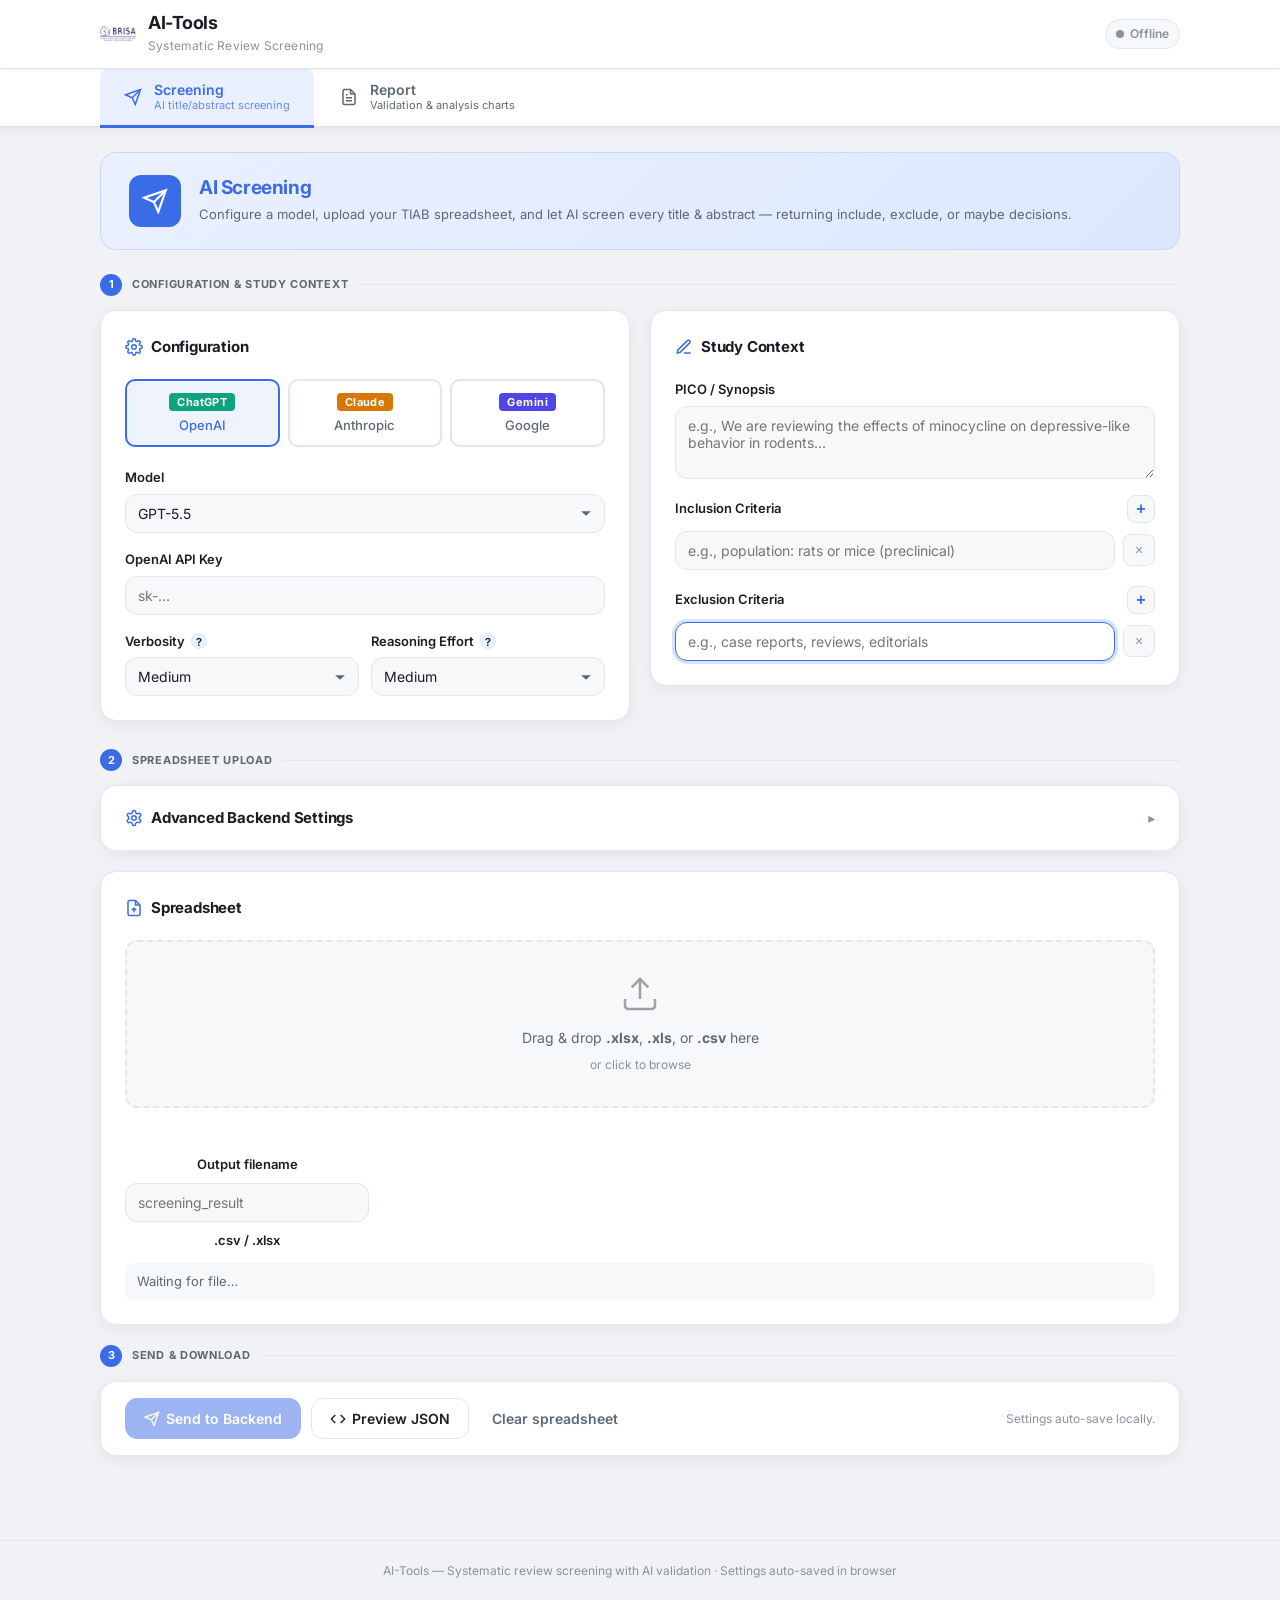
==== commit ca367a9f: "feat: Implement multi-provider support for LLM screening - Added provider selector UI to allow users" ====
--- a/frontend/index.html
+++ b/frontend/index.html
@@ -93,67 +93,143 @@
           Configuration
         </h2>
 
-        <label class="field">
-          <span>Model</span>
-          <select id="modelSelect" required>
-            <option value="" disabled>Select a model…</option>
-            <optgroup label="GPT-5 family (Reasoning)">
-              <option value="gpt-5.2">GPT-5.2</option>
-              <option value="gpt-5.2-pro">GPT-5.2 Pro</option>
-              <option value="gpt-5">GPT-5</option>
-              <option value="gpt-5-pro">GPT-5 Pro</option>
-              <option value="gpt-5-mini">GPT-5 Mini</option>
-              <option value="gpt-5-nano">GPT-5 Nano</option>
-            </optgroup>
-            <optgroup label="GPT-4.1 family">
-              <option value="gpt-4.1">GPT-4.1</option>
-              <option value="gpt-4.1-mini">GPT-4.1 Mini</option>
-              <option value="gpt-4.1-nano">GPT-4.1 Nano</option>
-            </optgroup>
-            <optgroup label="GPT-4o family">
-              <option value="gpt-4o">GPT-4o</option>
-              <option value="gpt-4o-mini">GPT-4o Mini</option>
-            </optgroup>
-            <optgroup label="Legacy">
-              <option value="gpt-3.5-turbo">GPT-3.5 Turbo</option>
-            </optgroup>
-          </select>
-        </label>
-
-        <label class="field">
-          <span>OpenAI API Key</span>
-          <input id="apiKey" type="password" placeholder="sk-…" autocomplete="off" />
-        </label>
-
-        <!-- Reasoning params -->
-        <div id="paramsReasoning" class="param-group hidden">
-          <div class="param-row">
-            <label class="field half">
-              <span>Verbosity</span>
-              <select id="verbosity">
-                <option value="low">Low</option>
-                <option value="medium" selected>Medium</option>
-                <option value="high">High</option>
-              </select>
-            </label>
-            <label class="field half">
-              <span>Reasoning Effort</span>
-              <select id="reasoningEffort">
-                <option value="minimal">Minimal</option>
-                <option value="low">Low</option>
-                <option value="medium" selected>Medium</option>
-                <option value="high">High</option>
-              </select>
+        <!-- Provider selector -->
+        <div class="provider-selector" id="providerSelector">
+          <button class="provider-btn active" data-provider="openai" type="button">
+            <span class="provider-badge openai-badge">ChatGPT</span>
+            <span class="provider-name">OpenAI</span>
+          </button>
+          <button class="provider-btn" data-provider="anthropic" type="button">
+            <span class="provider-badge claude-badge">Claude</span>
+            <span class="provider-name">Anthropic</span>
+          </button>
+          <button class="provider-btn" data-provider="google" type="button">
+            <span class="provider-badge gemini-badge">Gemini</span>
+            <span class="provider-name">Google</span>
+          </button>
+        </div>
+
+        <!-- OpenAI config -->
+        <div id="config-openai" class="provider-config">
+          <label class="field">
+            <span>Model</span>
+            <select id="modelSelect" required>
+              <option value="" disabled>Select a model…</option>
+              <optgroup label="GPT-5 family (Reasoning)">
+                <option value="gpt-5.5">GPT-5.5</option>
+                <option value="gpt-5.4">GPT-5.4</option>
+                <option value="gpt-5.4-mini">GPT-5.4 Mini</option>
+                <option value="gpt-5.4-nano">GPT-5.4 Nano</option>
+                <option value="gpt-5.2">GPT-5.2</option>
+                <option value="gpt-5.2-pro">GPT-5.2 Pro</option>
+                <option value="gpt-5">GPT-5</option>
+                <option value="gpt-5-pro">GPT-5 Pro</option>
+                <option value="gpt-5-mini">GPT-5 Mini</option>
+                <option value="gpt-5-nano">GPT-5 Nano</option>
+              </optgroup>
+              <optgroup label="GPT-4.1 family">
+                <option value="gpt-4.1">GPT-4.1</option>
+                <option value="gpt-4.1-mini">GPT-4.1 Mini</option>
+                <option value="gpt-4.1-nano">GPT-4.1 Nano</option>
+              </optgroup>
+              <optgroup label="GPT-4o family">
+                <option value="gpt-4o">GPT-4o</option>
+                <option value="gpt-4o-mini">GPT-4o Mini</option>
+              </optgroup>
+              <optgroup label="Legacy">
+                <option value="gpt-3.5-turbo">GPT-3.5 Turbo</option>
+              </optgroup>
+            </select>
+          </label>
+          <label class="field">
+            <span>OpenAI API Key</span>
+            <input id="apiKey" type="password" placeholder="sk-…" autocomplete="off" />
+          </label>
+          <!-- Reasoning params -->
+          <div id="paramsReasoning" class="param-group hidden">
+            <div class="param-row">
+              <label class="field half">
+                <span>Verbosity</span>
+                <select id="verbosity">
+                  <option value="low">Low</option>
+                  <option value="medium" selected>Medium</option>
+                  <option value="high">High</option>
+                </select>
+              </label>
+              <label class="field half">
+                <span>Reasoning Effort</span>
+                <select id="reasoningEffort">
+                  <option value="minimal">Minimal</option>
+                  <option value="low">Low</option>
+                  <option value="medium" selected>Medium</option>
+                  <option value="high">High</option>
+                </select>
+              </label>
+            </div>
+          </div>
+          <!-- Chat params -->
+          <div id="paramsChat" class="param-group hidden">
+            <label class="field">
+              <span>Temperature (0–2)</span>
+              <input id="temperature" type="number" min="0" max="2" step="0.1" value="1.0" />
             </label>
           </div>
         </div>
 
-        <!-- Chat params -->
-        <div id="paramsChat" class="param-group hidden">
-          <label class="field">
-            <span>Temperature (0–2)</span>
-            <input id="temperature" type="number" min="0" max="2" step="0.1" value="1.0" />
-          </label>
+        <!-- Claude / Anthropic config -->
+        <div id="config-anthropic" class="provider-config hidden">
+          <label class="field">
+            <span>Model</span>
+            <select id="modelSelectClaude">
+              <option value="" disabled>Select a model…</option>
+              <optgroup label="Claude 4 family">
+                <option value="claude-opus-4-7">Claude Opus 4.7</option>
+                <option value="claude-opus-4-6">Claude Opus 4.6</option>
+                <option value="claude-sonnet-4-6" selected>Claude Sonnet 4.6</option>
+                <option value="claude-sonnet-4-5-20250929">Claude Sonnet 4.5</option>
+                <option value="claude-haiku-4-5-20251001">Claude Haiku 4.5</option>
+              </optgroup>
+              <optgroup label="Claude Opus (legacy)">
+                <option value="claude-opus-4-5-20251101">Claude Opus 4.5</option>
+                <option value="claude-opus-4-1-20250805">Claude Opus 4.1</option>
+              </optgroup>
+            </select>
+          </label>
+          <label class="field">
+            <span>Anthropic API Key</span>
+            <input id="apiKeyClaude" type="password" placeholder="sk-ant-…" autocomplete="off" />
+          </label>
+          <div class="param-group">
+            <label class="field">
+              <span>Temperature (0–1)</span>
+              <input id="temperatureClaude" type="number" min="0" max="1" step="0.1" value="0.2" />
+            </label>
+          </div>
+        </div>
+
+        <!-- Google Gemini config -->
+        <div id="config-google" class="provider-config hidden">
+          <label class="field">
+            <span>Model</span>
+            <select id="modelSelectGoogle">
+              <option value="" disabled>Select a model…</option>
+              <optgroup label="Gemini 3 family">
+                <option value="gemini-3.1-pro-preview" selected>Gemini 3.1 Pro</option>
+                <option value="gemini-3-flash-preview">Gemini 3 Flash</option>
+                <option value="gemini-3.1-flash-lite-preview">Gemini 3.1 Flash Lite</option>
+              </optgroup>
+            </select>
+          </label>
+          <label class="field">
+            <span>Google API Key</span>
+            <input id="apiKeyGoogle" type="password" placeholder="AIza…" autocomplete="off" />
+          </label>
+          <div class="param-group">
+            <label class="field">
+              <span>Temperature (0–2)</span>
+              <input id="temperatureGoogle" type="number" min="0" max="2" step="0.1" value="0.2" />
+            </label>
+          </div>
         </div>
 
         <div id="paramsWarning" class="field-warning hidden"></div>
@@ -203,7 +279,7 @@
           Advanced Backend Settings
         </summary>
 
-        <div class="tier-selector">
+        <div id="tierSection-openai" class="tier-selector">
           <label class="field">
             <span>OpenAI API Tier</span>
             <select id="tierSelect">
@@ -217,6 +293,30 @@
             </select>
           </label>
           <p class="tier-hint">Select your OpenAI usage tier to auto-fill recommended concurrency settings. You can still adjust values manually. <a href="https://platform.openai.com/docs/guides/rate-limits/usage-tiers" target="_blank" rel="noopener">Check your tier</a></p>
+        </div>
+
+        <div id="tierSection-anthropic" class="tier-selector hidden">
+          <label class="field">
+            <span>Anthropic API Tier</span>
+            <select id="tierSelectClaude">
+              <option value="starter">Starter</option>
+              <option value="standard" selected>Standard</option>
+              <option value="professional">Professional</option>
+            </select>
+          </label>
+          <p class="tier-hint">Select your Anthropic usage tier to auto-fill recommended concurrency settings for Claude models.</p>
+        </div>
+
+        <div id="tierSection-google" class="tier-selector hidden">
+          <label class="field">
+            <span>Google API Tier</span>
+            <select id="tierSelectGoogle">
+              <option value="free">Free (rate-limited)</option>
+              <option value="pay_per_use" selected>Pay-as-you-go</option>
+              <option value="scale">Enterprise / Scale</option>
+            </select>
+          </label>
+          <p class="tier-hint">Select your Google AI Studio tier to auto-fill recommended concurrency settings for Gemini models.</p>
         </div>
 
         <div class="advanced-grid">
--- a/frontend/css/style.css
+++ b/frontend/css/style.css
@@ -258,6 +258,53 @@
   padding-right: 32px;
 }
 
+/* Provider selector */
+.provider-selector {
+  display: grid;
+  grid-template-columns: repeat(3, 1fr);
+  gap: 8px;
+  margin-bottom: 20px;
+}
+.provider-btn {
+  display: flex;
+  flex-direction: column;
+  align-items: center;
+  gap: 6px;
+  padding: 12px 8px;
+  border: 2px solid var(--border);
+  border-radius: 10px;
+  background: transparent;
+  cursor: pointer;
+  transition: border-color 0.15s, background 0.15s;
+  font-family: inherit;
+}
+.provider-btn:hover {
+  border-color: var(--primary);
+  background: var(--surface-1);
+}
+.provider-btn.active {
+  border-color: var(--primary);
+  background: color-mix(in srgb, var(--primary) 8%, transparent);
+}
+.provider-badge {
+  font-size: 11px;
+  font-weight: 700;
+  letter-spacing: 0.04em;
+  padding: 2px 8px;
+  border-radius: 4px;
+  color: #fff;
+}
+.openai-badge  { background: #10a37f; }
+.claude-badge  { background: #d97706; }
+.gemini-badge  { background: #4f46e5; }
+.provider-name {
+  font-size: 13px;
+  font-weight: 500;
+  color: var(--text-secondary);
+}
+.provider-btn.active .provider-name { color: var(--primary); }
+.provider-config.hidden { display: none; }
+
 /* Parameters */
 .param-group { margin-top: 8px; }
 .param-row {
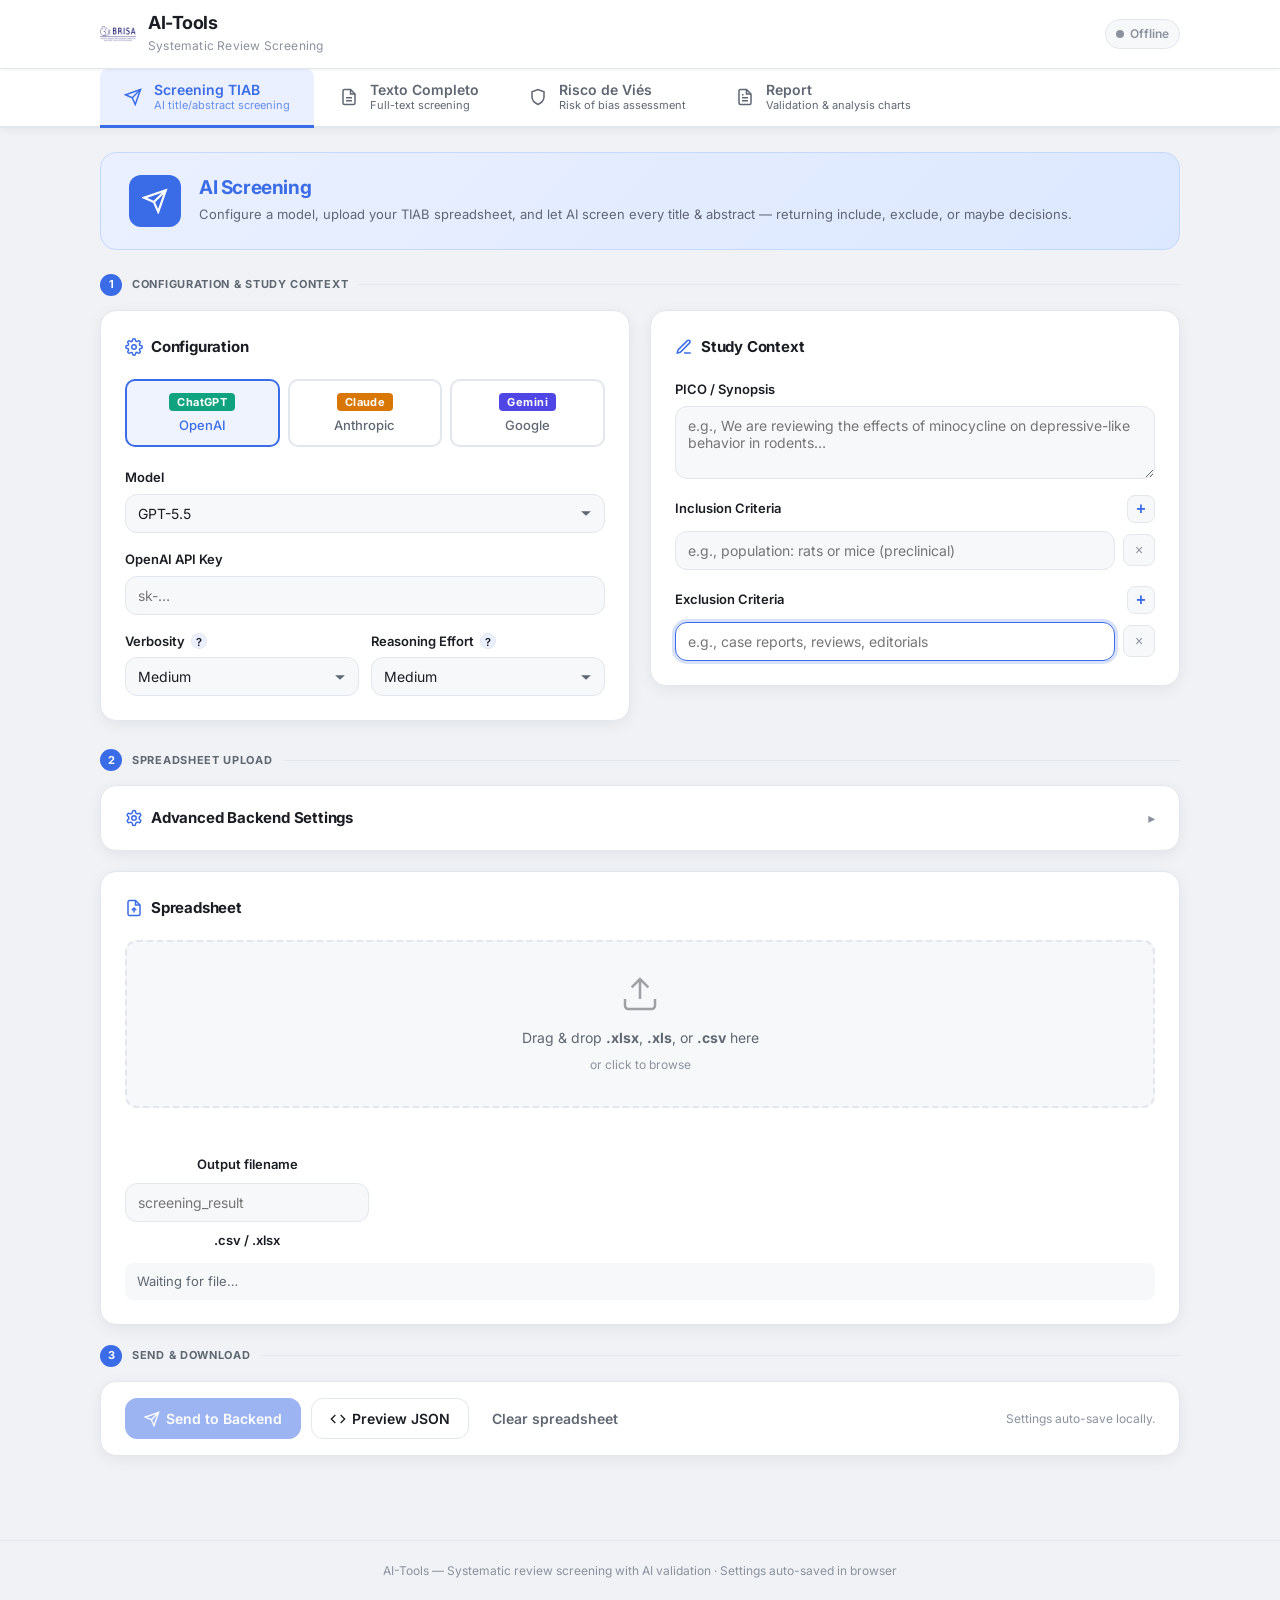
==== commit 895f69d5: "feat: Add full-text screening and risk of bias assessment tabs with corresponding styles" ====
--- a/frontend/index.html
+++ b/frontend/index.html
@@ -38,6 +38,8 @@
 
   <!-- CSS tab system: radio inputs must precede nav and main in the DOM -->
   <input type="radio" id="tab-r-screening" name="app-tab" class="tab-radio" checked>
+  <input type="radio" id="tab-r-fulltext" name="app-tab" class="tab-radio">
+  <input type="radio" id="tab-r-rob" name="app-tab" class="tab-radio">
   <input type="radio" id="tab-r-report" name="app-tab" class="tab-radio">
 
   <!-- ===== TAB NAV ===== -->
@@ -46,8 +48,22 @@
       <label class="tab-btn" for="tab-r-screening">
         <svg width="18" height="18" viewBox="0 0 24 24" fill="none" stroke="currentColor" stroke-width="2"><line x1="22" y1="2" x2="11" y2="13"/><polygon points="22 2 15 22 11 13 2 9 22 2"/></svg>
         <span class="tab-btn-text">
-          <span class="tab-btn-title">Screening</span>
+          <span class="tab-btn-title">Screening TIAB</span>
           <span class="tab-btn-sub">AI title/abstract screening</span>
+        </span>
+      </label>
+      <label class="tab-btn" for="tab-r-fulltext">
+        <svg width="18" height="18" viewBox="0 0 24 24" fill="none" stroke="currentColor" stroke-width="2"><path d="M14 2H6a2 2 0 00-2 2v16a2 2 0 002 2h12a2 2 0 002-2V8z"/><polyline points="14 2 14 8 20 8"/><line x1="16" y1="13" x2="8" y2="13"/><line x1="16" y1="17" x2="8" y2="17"/><line x1="12" y1="21" x2="12" y2="21"/></svg>
+        <span class="tab-btn-text">
+          <span class="tab-btn-title">Texto Completo</span>
+          <span class="tab-btn-sub">Full-text screening</span>
+        </span>
+      </label>
+      <label class="tab-btn" for="tab-r-rob">
+        <svg width="18" height="18" viewBox="0 0 24 24" fill="none" stroke="currentColor" stroke-width="2"><path d="M12 22s8-4 8-10V5l-8-3-8 3v7c0 6 8 10 8 10z"/></svg>
+        <span class="tab-btn-text">
+          <span class="tab-btn-title">Risco de Viés</span>
+          <span class="tab-btn-sub">Risk of bias assessment</span>
         </span>
       </label>
       <label class="tab-btn" for="tab-r-report">
@@ -474,6 +490,58 @@
     </section>
 
   </div><!-- /pane-screening -->
+
+  <!-- ===== FULL-TEXT PANE ===== -->
+  <div id="pane-fulltext" class="tab-pane" role="tabpanel">
+    <div class="wip-pane">
+      <div class="wip-icon">
+        <svg width="52" height="52" viewBox="0 0 24 24" fill="none" stroke="currentColor" stroke-width="1.5"><path d="M14 2H6a2 2 0 00-2 2v16a2 2 0 002 2h12a2 2 0 002-2V8z"/><polyline points="14 2 14 8 20 8"/><line x1="16" y1="13" x2="8" y2="13"/><line x1="16" y1="17" x2="8" y2="17"/><polyline points="10 9 9 9 8 9"/></svg>
+      </div>
+      <span class="wip-badge">Em Produção</span>
+      <h2 class="wip-title">Screening de Texto Completo</h2>
+      <p class="wip-desc">O módulo de screening de texto completo está em desenvolvimento.<br>Em breve você poderá enviar os PDFs dos artigos incluídos no TIAB e obter decisões detalhadas de inclusão/exclusão com base no texto integral.</p>
+      <div class="wip-features">
+        <div class="wip-feature-item">
+          <svg width="16" height="16" viewBox="0 0 24 24" fill="none" stroke="currentColor" stroke-width="2"><polyline points="20 6 9 17 4 12"/></svg>
+          Upload de PDFs em lote
+        </div>
+        <div class="wip-feature-item">
+          <svg width="16" height="16" viewBox="0 0 24 24" fill="none" stroke="currentColor" stroke-width="2"><polyline points="20 6 9 17 4 12"/></svg>
+          Leitura e extração automática de texto
+        </div>
+        <div class="wip-feature-item">
+          <svg width="16" height="16" viewBox="0 0 24 24" fill="none" stroke="currentColor" stroke-width="2"><polyline points="20 6 9 17 4 12"/></svg>
+          Decisão com justificativa por critério
+        </div>
+      </div>
+    </div>
+  </div><!-- /pane-fulltext -->
+
+  <!-- ===== RISK OF BIAS PANE ===== -->
+  <div id="pane-rob" class="tab-pane" role="tabpanel">
+    <div class="wip-pane">
+      <div class="wip-icon">
+        <svg width="52" height="52" viewBox="0 0 24 24" fill="none" stroke="currentColor" stroke-width="1.5"><path d="M12 22s8-4 8-10V5l-8-3-8 3v7c0 6 8 10 8 10z"/></svg>
+      </div>
+      <span class="wip-badge">Em Produção</span>
+      <h2 class="wip-title">Análise de Risco de Viés</h2>
+      <p class="wip-desc">O módulo de avaliação de risco de viés está em desenvolvimento.<br>Em breve você poderá analisar estudos com ferramentas padronizadas como RoB 2, SYRCLE e ROBINS-I, assistidas por IA.</p>
+      <div class="wip-features">
+        <div class="wip-feature-item">
+          <svg width="16" height="16" viewBox="0 0 24 24" fill="none" stroke="currentColor" stroke-width="2"><polyline points="20 6 9 17 4 12"/></svg>
+          Suporte a RoB 2, SYRCLE e ROBINS-I
+        </div>
+        <div class="wip-feature-item">
+          <svg width="16" height="16" viewBox="0 0 24 24" fill="none" stroke="currentColor" stroke-width="2"><polyline points="20 6 9 17 4 12"/></svg>
+          Avaliação domínio a domínio por IA
+        </div>
+        <div class="wip-feature-item">
+          <svg width="16" height="16" viewBox="0 0 24 24" fill="none" stroke="currentColor" stroke-width="2"><polyline points="20 6 9 17 4 12"/></svg>
+          Gráficos de semáforo e sumário
+        </div>
+      </div>
+    </div>
+  </div><!-- /pane-rob -->
 
   <!-- ===== REPORT PANE ===== -->
   <div id="pane-report" class="tab-pane" role="tabpanel">
--- a/frontend/css/style.css
+++ b/frontend/css/style.css
@@ -58,9 +58,11 @@
 .tab-radio { display: none; }
 .tab-pane { display: none; }
 #tab-r-screening:checked ~ main #pane-screening { display: block; }
-#tab-r-report:checked ~ main #pane-report { display: block; }
-
-/* Active tab — Screening (blue) */
+#tab-r-fulltext:checked  ~ main #pane-fulltext  { display: block; }
+#tab-r-rob:checked       ~ main #pane-rob       { display: block; }
+#tab-r-report:checked    ~ main #pane-report    { display: block; }
+
+/* Active tab — Screening TIAB (blue) */
 #tab-r-screening:checked ~ .tab-nav label[for="tab-r-screening"] {
   color: var(--primary);
   border-bottom-color: var(--primary);
@@ -68,6 +70,28 @@
 }
 #tab-r-screening:checked ~ .tab-nav label[for="tab-r-screening"] .tab-btn-sub {
   color: var(--primary);
+  opacity: 0.75;
+}
+
+/* Active tab — Texto Completo (indigo) */
+#tab-r-fulltext:checked ~ .tab-nav label[for="tab-r-fulltext"] {
+  color: #6366f1;
+  border-bottom-color: #6366f1;
+  background: #eef2ff;
+}
+#tab-r-fulltext:checked ~ .tab-nav label[for="tab-r-fulltext"] .tab-btn-sub {
+  color: #6366f1;
+  opacity: 0.75;
+}
+
+/* Active tab — Risco de Viés (amber) */
+#tab-r-rob:checked ~ .tab-nav label[for="tab-r-rob"] {
+  color: #d97706;
+  border-bottom-color: #d97706;
+  background: #fffbeb;
+}
+#tab-r-rob:checked ~ .tab-nav label[for="tab-r-rob"] .tab-btn-sub {
+  color: #d97706;
   opacity: 0.75;
 }
 
@@ -81,6 +105,75 @@
   color: var(--report-color);
   opacity: 0.75;
 }
+
+/* ===== WIP pane ===== */
+.wip-pane {
+  display: flex;
+  flex-direction: column;
+  align-items: center;
+  justify-content: center;
+  text-align: center;
+  padding: 80px 24px;
+  gap: 16px;
+}
+.wip-icon {
+  color: var(--muted);
+  opacity: 0.55;
+  margin-bottom: 4px;
+}
+.wip-badge {
+  display: inline-flex;
+  align-items: center;
+  gap: 6px;
+  font-size: 11px;
+  font-weight: 700;
+  letter-spacing: 0.08em;
+  text-transform: uppercase;
+  padding: 4px 12px;
+  border-radius: 20px;
+  background: #fef3c7;
+  color: #92400e;
+  border: 1px solid #fde68a;
+}
+.wip-badge::before {
+  content: "";
+  display: inline-block;
+  width: 7px;
+  height: 7px;
+  border-radius: 50%;
+  background: #f59e0b;
+  animation: wip-pulse 1.6s ease-in-out infinite;
+}
+@keyframes wip-pulse {
+  0%, 100% { opacity: 1; transform: scale(1); }
+  50%       { opacity: 0.4; transform: scale(0.75); }
+}
+.wip-title {
+  font-size: 22px;
+  font-weight: 700;
+  color: var(--text);
+}
+.wip-desc {
+  font-size: 14px;
+  color: var(--text-secondary);
+  max-width: 520px;
+  line-height: 1.7;
+}
+.wip-features {
+  display: flex;
+  flex-direction: column;
+  gap: 8px;
+  margin-top: 8px;
+  align-items: flex-start;
+}
+.wip-feature-item {
+  display: flex;
+  align-items: center;
+  gap: 8px;
+  font-size: 13px;
+  color: var(--text-secondary);
+}
+.wip-feature-item svg { color: var(--ok); flex-shrink: 0; }
 
 /* ===== Top Bar ===== */
 .topbar {
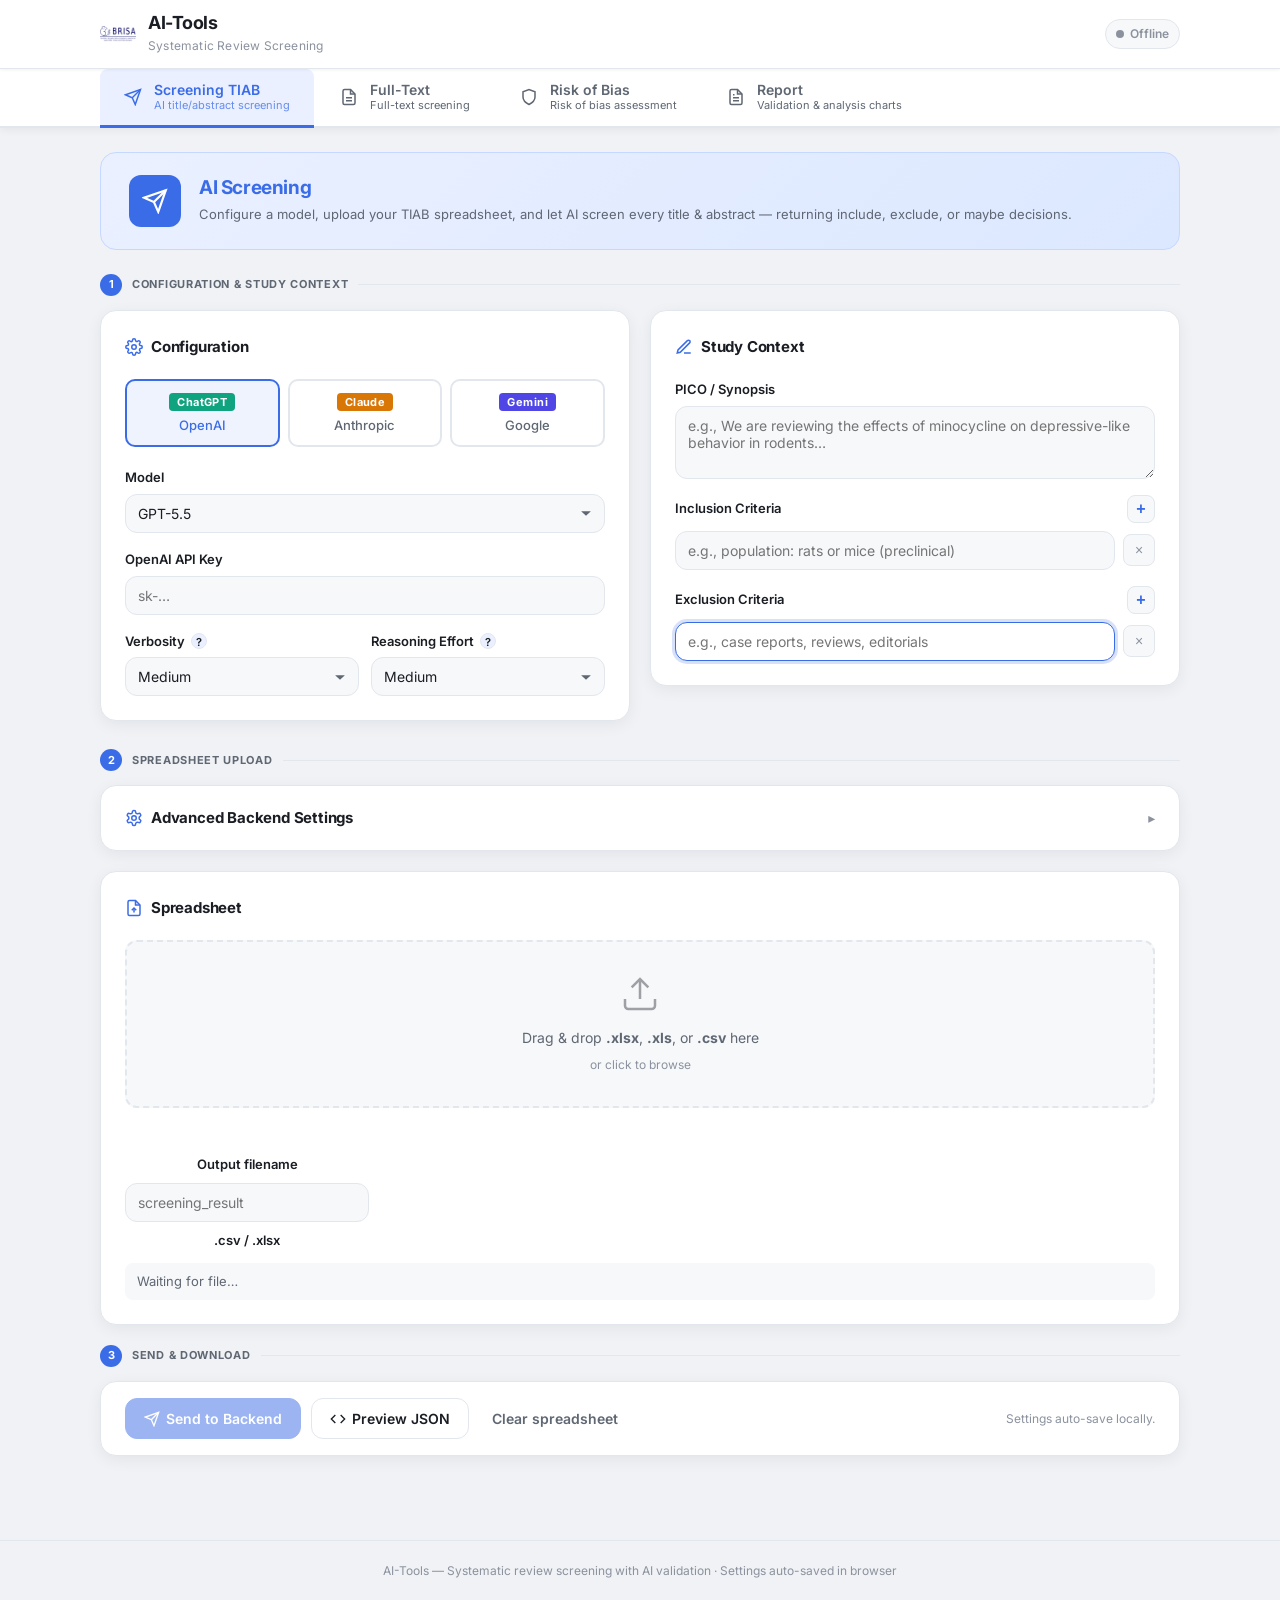
==== commit 8fe08bb4: "feat: Update tab titles and descriptions to English for full-text screening and risk of bias assessm" ====
--- a/frontend/index.html
+++ b/frontend/index.html
@@ -55,14 +55,14 @@
       <label class="tab-btn" for="tab-r-fulltext">
         <svg width="18" height="18" viewBox="0 0 24 24" fill="none" stroke="currentColor" stroke-width="2"><path d="M14 2H6a2 2 0 00-2 2v16a2 2 0 002 2h12a2 2 0 002-2V8z"/><polyline points="14 2 14 8 20 8"/><line x1="16" y1="13" x2="8" y2="13"/><line x1="16" y1="17" x2="8" y2="17"/><line x1="12" y1="21" x2="12" y2="21"/></svg>
         <span class="tab-btn-text">
-          <span class="tab-btn-title">Texto Completo</span>
+          <span class="tab-btn-title">Full-Text</span>
           <span class="tab-btn-sub">Full-text screening</span>
         </span>
       </label>
       <label class="tab-btn" for="tab-r-rob">
         <svg width="18" height="18" viewBox="0 0 24 24" fill="none" stroke="currentColor" stroke-width="2"><path d="M12 22s8-4 8-10V5l-8-3-8 3v7c0 6 8 10 8 10z"/></svg>
         <span class="tab-btn-text">
-          <span class="tab-btn-title">Risco de Viés</span>
+          <span class="tab-btn-title">Risk of Bias</span>
           <span class="tab-btn-sub">Risk of bias assessment</span>
         </span>
       </label>
@@ -497,21 +497,21 @@
       <div class="wip-icon">
         <svg width="52" height="52" viewBox="0 0 24 24" fill="none" stroke="currentColor" stroke-width="1.5"><path d="M14 2H6a2 2 0 00-2 2v16a2 2 0 002 2h12a2 2 0 002-2V8z"/><polyline points="14 2 14 8 20 8"/><line x1="16" y1="13" x2="8" y2="13"/><line x1="16" y1="17" x2="8" y2="17"/><polyline points="10 9 9 9 8 9"/></svg>
       </div>
-      <span class="wip-badge">Em Produção</span>
-      <h2 class="wip-title">Screening de Texto Completo</h2>
-      <p class="wip-desc">O módulo de screening de texto completo está em desenvolvimento.<br>Em breve você poderá enviar os PDFs dos artigos incluídos no TIAB e obter decisões detalhadas de inclusão/exclusão com base no texto integral.</p>
+      <span class="wip-badge">In Development</span>
+      <h2 class="wip-title">Full-Text Screening</h2>
+      <p class="wip-desc">The full-text screening module is currently under development.<br>Soon you will be able to upload PDFs of articles included after TIAB screening and receive detailed inclusion/exclusion decisions based on the full text.</p>
       <div class="wip-features">
         <div class="wip-feature-item">
           <svg width="16" height="16" viewBox="0 0 24 24" fill="none" stroke="currentColor" stroke-width="2"><polyline points="20 6 9 17 4 12"/></svg>
-          Upload de PDFs em lote
+          Batch PDF upload
         </div>
         <div class="wip-feature-item">
           <svg width="16" height="16" viewBox="0 0 24 24" fill="none" stroke="currentColor" stroke-width="2"><polyline points="20 6 9 17 4 12"/></svg>
-          Leitura e extração automática de texto
+          Automatic text extraction and reading
         </div>
         <div class="wip-feature-item">
           <svg width="16" height="16" viewBox="0 0 24 24" fill="none" stroke="currentColor" stroke-width="2"><polyline points="20 6 9 17 4 12"/></svg>
-          Decisão com justificativa por critério
+          Per-criterion decisions with rationale
         </div>
       </div>
     </div>
@@ -523,21 +523,21 @@
       <div class="wip-icon">
         <svg width="52" height="52" viewBox="0 0 24 24" fill="none" stroke="currentColor" stroke-width="1.5"><path d="M12 22s8-4 8-10V5l-8-3-8 3v7c0 6 8 10 8 10z"/></svg>
       </div>
-      <span class="wip-badge">Em Produção</span>
-      <h2 class="wip-title">Análise de Risco de Viés</h2>
-      <p class="wip-desc">O módulo de avaliação de risco de viés está em desenvolvimento.<br>Em breve você poderá analisar estudos com ferramentas padronizadas como RoB 2, SYRCLE e ROBINS-I, assistidas por IA.</p>
+      <span class="wip-badge">In Development</span>
+      <h2 class="wip-title">Risk of Bias Assessment</h2>
+      <p class="wip-desc">The risk of bias module is currently under development.<br>Soon you will be able to assess studies using standardized tools such as RoB 2, SYRCLE, and ROBINS-I, assisted by AI.</p>
       <div class="wip-features">
         <div class="wip-feature-item">
           <svg width="16" height="16" viewBox="0 0 24 24" fill="none" stroke="currentColor" stroke-width="2"><polyline points="20 6 9 17 4 12"/></svg>
-          Suporte a RoB 2, SYRCLE e ROBINS-I
+          Support for RoB 2, SYRCLE, and ROBINS-I
         </div>
         <div class="wip-feature-item">
           <svg width="16" height="16" viewBox="0 0 24 24" fill="none" stroke="currentColor" stroke-width="2"><polyline points="20 6 9 17 4 12"/></svg>
-          Avaliação domínio a domínio por IA
+          Domain-by-domain AI evaluation
         </div>
         <div class="wip-feature-item">
           <svg width="16" height="16" viewBox="0 0 24 24" fill="none" stroke="currentColor" stroke-width="2"><polyline points="20 6 9 17 4 12"/></svg>
-          Gráficos de semáforo e sumário
+          Traffic-light plots and summary charts
         </div>
       </div>
     </div>
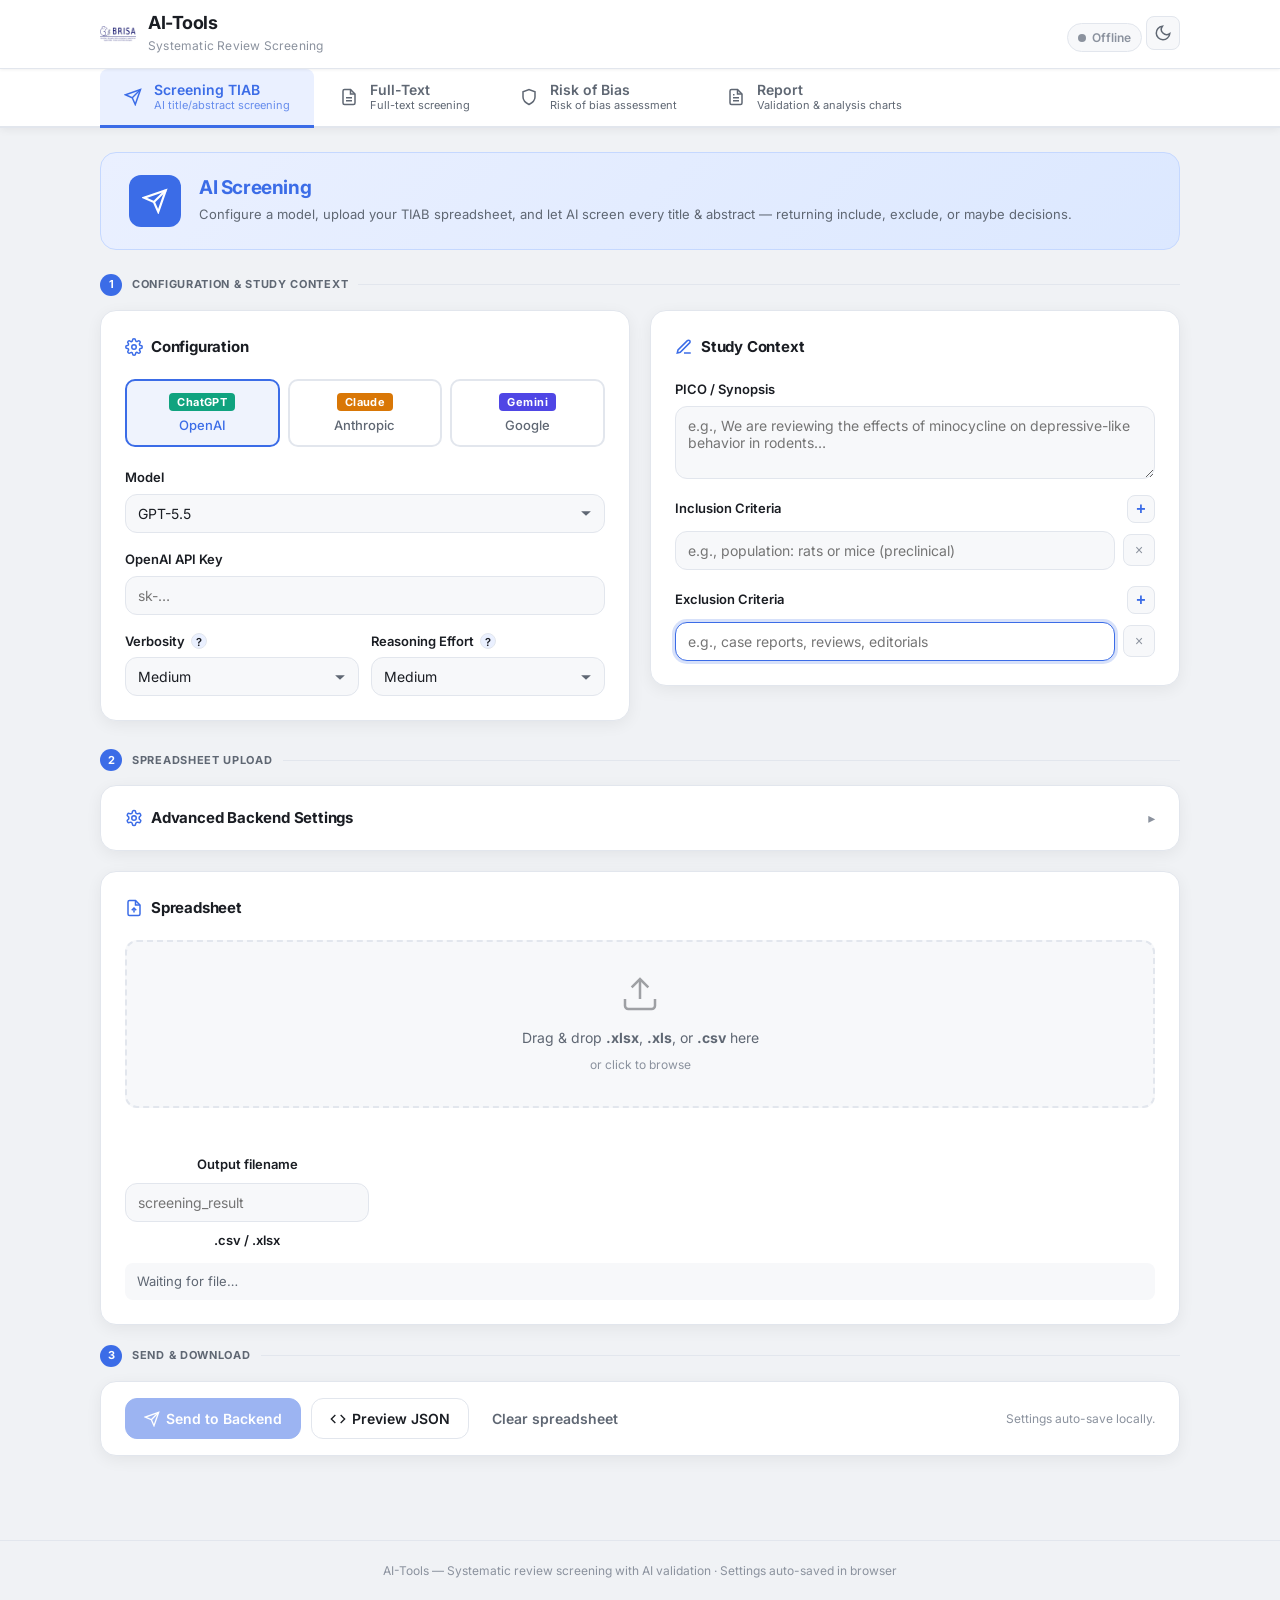
==== commit 64702ded: "feat: Implement dark mode toggle and corresponding styles for improved user experience" ====
--- a/frontend/index.html
+++ b/frontend/index.html
@@ -8,6 +8,13 @@
   <link rel="preconnect" href="https://fonts.googleapis.com" />
   <link rel="preconnect" href="https://fonts.gstatic.com" crossorigin />
   <link rel="stylesheet" href="https://fonts.googleapis.com/css2?family=Inter:wght@400;500;600;700&family=JetBrains+Mono:wght@400;500&display=swap" />
+  <script>
+    (function(){
+      var t=localStorage.getItem('theme');
+      if(t==='dark'||(!t&&window.matchMedia('(prefers-color-scheme: dark)').matches))
+        document.documentElement.setAttribute('data-theme','dark');
+    })();
+  </script>
   <link rel="stylesheet" href="css/style.css" />
   <script src="https://cdn.jsdelivr.net/npm/xlsx@0.18.5/dist/xlsx.full.min.js" defer
     onerror="(function(){var s=document.createElement('script');s.src='https://unpkg.com/xlsx@0.18.5/dist/xlsx.full.min.js';s.defer=true;document.head.appendChild(s);}())"></script>
@@ -32,6 +39,12 @@
         <span id="serverStatus" class="server-badge offline" title="Backend status">
           <span class="dot"></span> Offline
         </span>
+        <button id="btnDarkMode" class="btn-dark-toggle" title="Toggle dark mode" aria-label="Toggle dark mode">
+          <!-- Moon: shown in light mode -->
+          <svg id="iconMoon" width="18" height="18" viewBox="0 0 24 24" fill="none" stroke="currentColor" stroke-width="2"><path d="M21 12.79A9 9 0 1111.21 3 7 7 0 0021 12.79z"/></svg>
+          <!-- Sun: shown in dark mode -->
+          <svg id="iconSun" width="18" height="18" viewBox="0 0 24 24" fill="none" stroke="currentColor" stroke-width="2" class="hidden"><circle cx="12" cy="12" r="5"/><line x1="12" y1="1" x2="12" y2="3"/><line x1="12" y1="21" x2="12" y2="23"/><line x1="4.22" y1="4.22" x2="5.64" y2="5.64"/><line x1="18.36" y1="18.36" x2="19.78" y2="19.78"/><line x1="1" y1="12" x2="3" y2="12"/><line x1="21" y1="12" x2="23" y2="12"/><line x1="4.22" y1="19.78" x2="5.64" y2="18.36"/><line x1="18.36" y1="5.64" x2="19.78" y2="4.22"/></svg>
+        </button>
       </div>
     </div>
   </header>
--- a/frontend/css/style.css
+++ b/frontend/css/style.css
@@ -39,6 +39,109 @@
   --transition:   150ms ease;
 }
 
+/* ===== Dark mode variables ===== */
+[data-theme="dark"] {
+  --bg:            #0f1117;
+  --bg-subtle:     #171b26;
+  --card:          #1e2235;
+  --border:        #2c3356;
+  --border-hover:  #44507a;
+  --text:          #e2e6f0;
+  --text-secondary:#8b95ae;
+  --muted:         #5c6480;
+  --primary-weak:  rgba(59, 108, 231, 0.18);
+  --primary-ring:  rgba(59, 108, 231, 0.35);
+  --report-weak:   rgba(13, 148, 136, 0.15);
+  --report-border: rgba(99, 246, 228, 0.18);
+  --report-ring:   rgba(13, 148, 136, 0.35);
+  --ok-bg:         rgba(22, 163, 74, 0.14);
+  --ok-border:     rgba(187, 247, 208, 0.18);
+  --warn-bg:       rgba(202, 138, 4, 0.14);
+  --warn-border:   rgba(254, 240, 138, 0.18);
+  --bad-bg:        rgba(220, 38, 38, 0.14);
+  --bad-border:    rgba(254, 202, 202, 0.18);
+  --shadow-sm:     0 1px 3px rgba(0,0,0,.4);
+  --shadow:        0 4px 16px rgba(0,0,0,.4);
+  --shadow-lg:     0 8px 30px rgba(0,0,0,.55);
+}
+
+/* Hardcoded white overrides */
+[data-theme="dark"] input:hover,
+[data-theme="dark"] select:hover,
+[data-theme="dark"] textarea:hover { background: #252a42; }
+[data-theme="dark"] input:focus,
+[data-theme="dark"] select:focus,
+[data-theme="dark"] textarea:focus { background: #252a42; }
+
+/* Select chevron in dark mode */
+[data-theme="dark"] select {
+  background-image: url("data:image/svg+xml,%3Csvg xmlns='http://www.w3.org/2000/svg' width='12' height='12' fill='%238b95ae' viewBox='0 0 16 16'%3E%3Cpath d='M1.5 5.5l6.5 6 6.5-6'/%3E%3C/svg%3E");
+}
+
+/* Table header */
+[data-theme="dark"] thead th { background: rgba(59,108,231,0.18); }
+[data-theme="dark"] tbody tr:hover { background: rgba(255,255,255,0.04); }
+
+/* Tabs active backgrounds */
+[data-theme="dark"] #tab-r-fulltext:checked ~ .tab-nav label[for="tab-r-fulltext"] { background: rgba(99,102,241,0.18); }
+[data-theme="dark"] #tab-r-rob:checked ~ .tab-nav label[for="tab-r-rob"] { background: rgba(217,119,6,0.18); }
+
+/* Pane headers */
+[data-theme="dark"] .pane-header-screening {
+  background: linear-gradient(135deg, rgba(59,108,231,0.16) 0%, rgba(59,108,231,0.08) 100%);
+  border-color: rgba(59,108,231,0.3);
+}
+[data-theme="dark"] .pane-header-report {
+  background: linear-gradient(135deg, rgba(13,148,136,0.16) 0%, rgba(13,148,136,0.08) 100%);
+  border-color: rgba(13,148,136,0.3);
+}
+
+/* WIP badge */
+[data-theme="dark"] .wip-badge {
+  background: rgba(245,158,11,0.14);
+  color: #fbbf24;
+  border-color: rgba(251,191,36,0.22);
+}
+
+/* Chart card images — keep white background for chart readability */
+[data-theme="dark"] .chart-card img { background: #fff; }
+[data-theme="dark"] .lightbox-content img { background: #fff; }
+
+/* How-to badge */
+[data-theme="dark"] .how-to-badge { border-color: rgba(59,108,231,0.3); }
+
+/* Naming/summary backgrounds */
+[data-theme="dark"] .naming-guide > summary { background: var(--bg-subtle); }
+[data-theme="dark"] .naming-table th { background: rgba(59,108,231,0.18); }
+[data-theme="dark"] .meta-table thead th { background: rgba(59,108,231,0.18); }
+[data-theme="dark"] .meta-table tbody tr:hover { background: rgba(255,255,255,0.04); }
+
+/* Provider btn active tint */
+[data-theme="dark"] .provider-btn.active {
+  background: rgba(59,108,231,0.14);
+}
+
+/* Dark mode toggle button */
+.btn-dark-toggle {
+  display: inline-flex;
+  align-items: center;
+  justify-content: center;
+  width: 34px;
+  height: 34px;
+  border-radius: var(--radius-sm);
+  border: 1px solid var(--border);
+  background: var(--bg-subtle);
+  color: var(--text-secondary);
+  cursor: pointer;
+  transition: all var(--transition);
+  flex-shrink: 0;
+}
+.btn-dark-toggle:hover {
+  background: var(--primary-weak);
+  border-color: var(--primary);
+  color: var(--primary);
+}
+
 /* ===== Reset ===== */
 *, *::before, *::after { box-sizing: border-box; margin: 0; padding: 0; }
 html { scroll-behavior: smooth; }
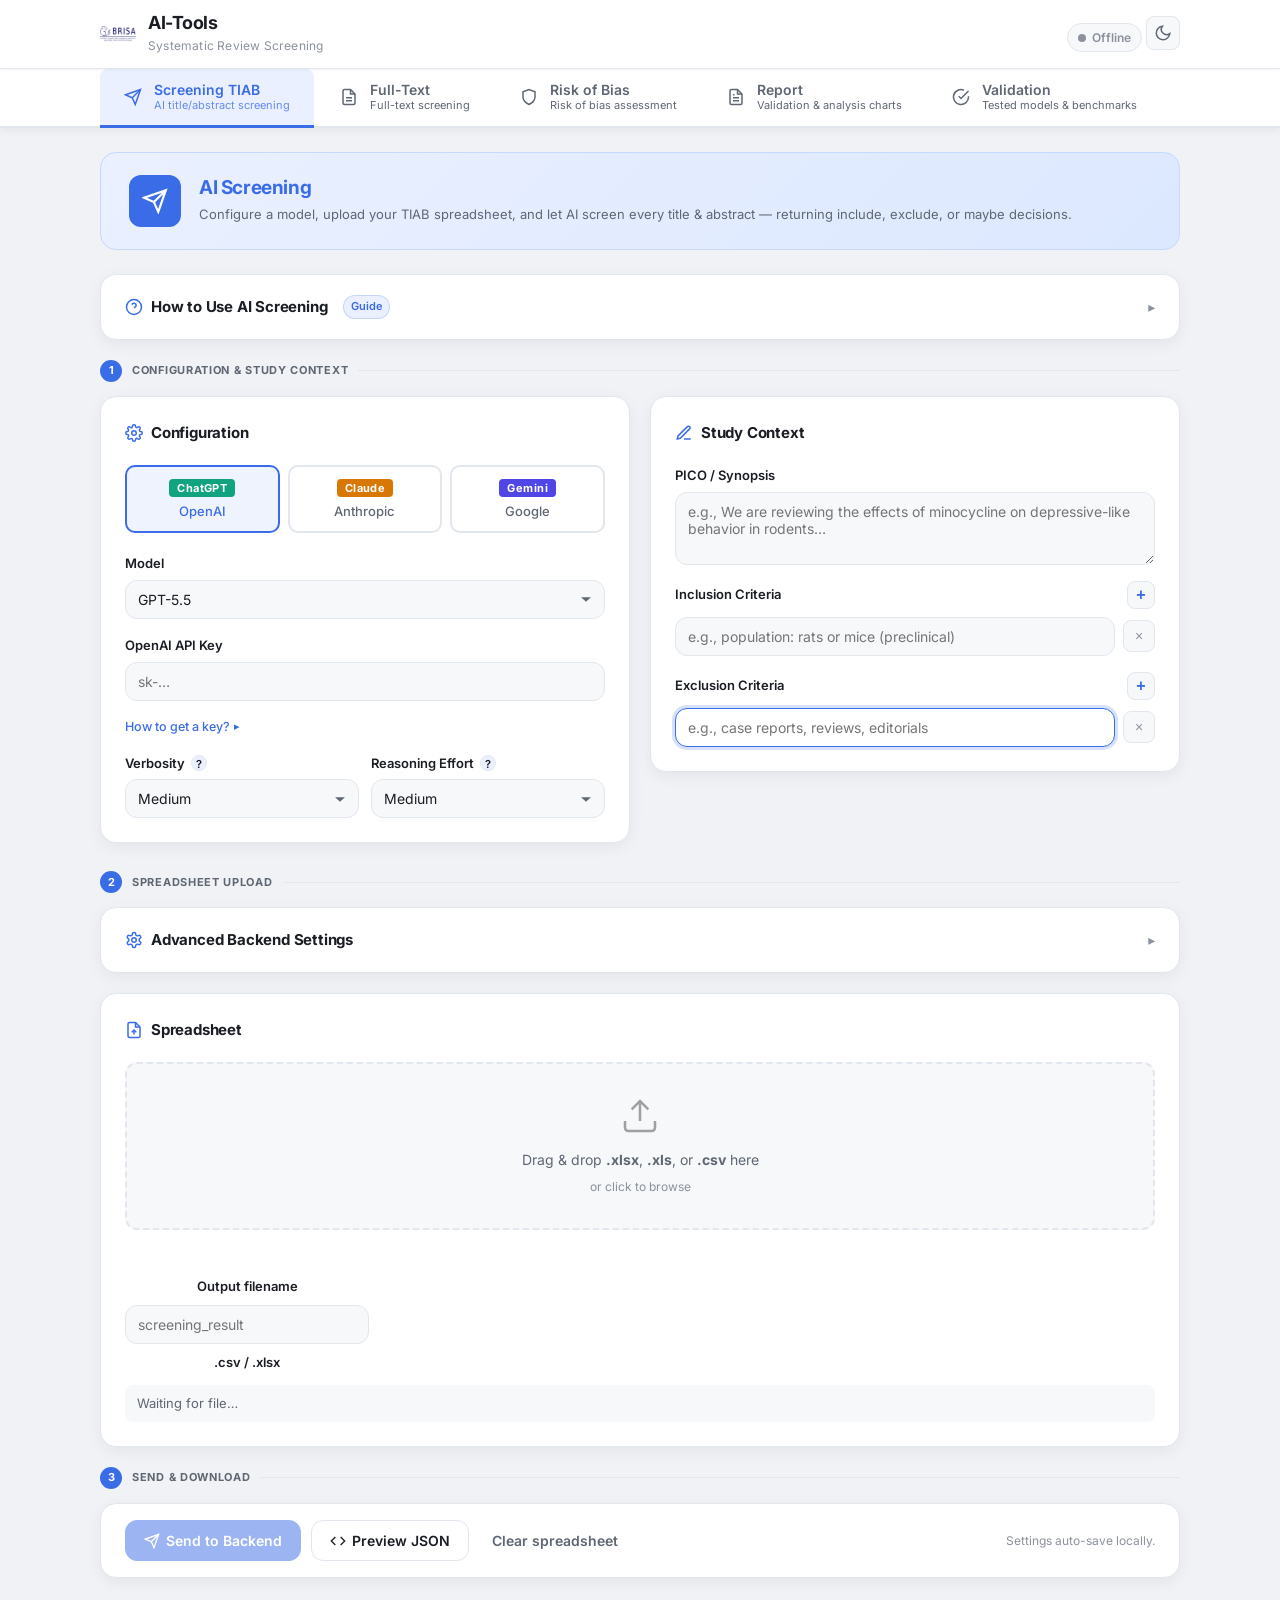
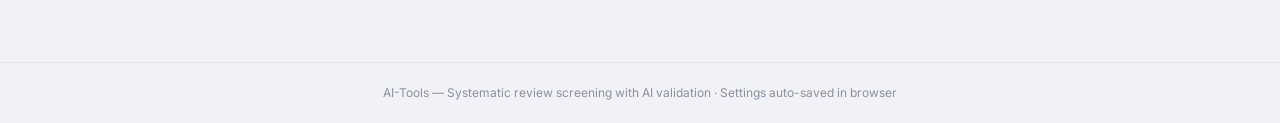
==== commit ded09cc9: "feat: Add validation tab and corresponding pane for model benchmarks and usage instructions" ====
--- a/frontend/index.html
+++ b/frontend/index.html
@@ -54,6 +54,7 @@
   <input type="radio" id="tab-r-fulltext" name="app-tab" class="tab-radio">
   <input type="radio" id="tab-r-rob" name="app-tab" class="tab-radio">
   <input type="radio" id="tab-r-report" name="app-tab" class="tab-radio">
+  <input type="radio" id="tab-r-validation" name="app-tab" class="tab-radio">
 
   <!-- ===== TAB NAV ===== -->
   <nav class="tab-nav">
@@ -86,6 +87,13 @@
           <span class="tab-btn-sub">Validation &amp; analysis charts</span>
         </span>
       </label>
+      <label class="tab-btn" for="tab-r-validation">
+        <svg width="18" height="18" viewBox="0 0 24 24" fill="none" stroke="currentColor" stroke-width="2"><path d="M22 11.08V12a10 10 0 11-5.93-9.14"/><polyline points="22 4 12 14.01 9 11.01"/></svg>
+        <span class="tab-btn-text">
+          <span class="tab-btn-title">Validation</span>
+          <span class="tab-btn-sub">Tested models &amp; benchmarks</span>
+        </span>
+      </label>
     </div>
   </nav>
 
@@ -105,6 +113,41 @@
         <p class="pane-header-desc">Configure a model, upload your TIAB spreadsheet, and let AI screen every title &amp; abstract — returning include, exclude, or maybe decisions.</p>
       </div>
     </div>
+
+    <!-- How to Use Screening -->
+    <section class="card how-to-card" id="howToScreeningCard">
+      <details>
+        <summary class="card-title clickable">
+          <svg width="18" height="18" viewBox="0 0 24 24" fill="none" stroke="currentColor" stroke-width="2"><circle cx="12" cy="12" r="10"/><path d="M9.09 9a3 3 0 015.83 1c0 2-3 3-3 3"/><line x1="12" y1="17" x2="12.01" y2="17"/></svg>
+          How to Use AI Screening
+          <span class="how-to-badge">Guide</span>
+        </summary>
+        <div class="how-to-body">
+          <ol class="how-to-steps">
+            <li class="how-to-step">
+              <div class="step-title">Pick a provider and a model</div>
+              <p>Use the <strong>OpenAI / Anthropic / Google</strong> selector. Paste your API key (the field next to each model dropdown has a <em>"How to get a key?"</em> link if you don't have one yet). For most reviews, a mid-tier reasoning model (e.g. <code>gpt-5-mini</code>, <code>claude-sonnet-4-6</code>, or <code>gemini-3-flash</code>) is the best cost/quality balance.</p>
+            </li>
+            <li class="how-to-step">
+              <div class="step-title">Describe your study and criteria</div>
+              <p>Fill in <strong>PICO / Synopsis</strong> with 2–4 sentences explaining what your review is about. Add concrete <strong>inclusion</strong> and <strong>exclusion</strong> criteria — one per line. The clearer they are, the more consistent the AI's decisions.</p>
+            </li>
+            <li class="how-to-step">
+              <div class="step-title">Upload your spreadsheet</div>
+              <p>Drag any <code>.xlsx</code>, <code>.xls</code> or <code>.csv</code> with a <code>title</code> and an <code>abstract</code> column. Other columns are kept and copied to the output. Set the output filename to something descriptive — you'll need it for the Report tab later.</p>
+            </li>
+            <li class="how-to-step">
+              <div class="step-title">(Optional) Tune Advanced Settings</div>
+              <p>Open <strong>Advanced Backend Settings</strong>, pick your API tier from the dropdown, and the recommended concurrency values fill in automatically. Defaults work for most users.</p>
+            </li>
+            <li class="how-to-step">
+              <div class="step-title">Send and download</div>
+              <p>Click <strong>Send to Backend</strong>. You'll see live progress; each article gets <code>include</code>, <code>maybe</code>, or <code>exclude</code> plus a short rationale. When finished, download the result as CSV or XLSX. Settings are auto-saved in this browser.</p>
+            </li>
+          </ol>
+        </div>
+      </details>
+    </section>
 
     <!-- Step 1 -->
     <div class="step-divider">
@@ -174,6 +217,15 @@
             <span>OpenAI API Key</span>
             <input id="apiKey" type="password" placeholder="sk-…" autocomplete="off" />
           </label>
+          <details class="api-help">
+            <summary>How to get a key? <span class="api-help-arrow">▸</span></summary>
+            <ol class="api-help-steps">
+              <li>Sign in at <a href="https://platform.openai.com/api-keys" target="_blank" rel="noopener">platform.openai.com/api-keys</a></li>
+              <li>Click <strong>Create new secret key</strong>, give it a name, and confirm.</li>
+              <li>Copy the value (starts with <code>sk-…</code>) and paste it above. You won't be able to see it again later.</li>
+            </ol>
+            <p class="api-help-note">The key stays in your browser and is only sent to OpenAI when you screen. It is not stored on our server.</p>
+          </details>
           <!-- Reasoning params -->
           <div id="paramsReasoning" class="param-group hidden">
             <div class="param-row">
@@ -228,6 +280,15 @@
             <span>Anthropic API Key</span>
             <input id="apiKeyClaude" type="password" placeholder="sk-ant-…" autocomplete="off" />
           </label>
+          <details class="api-help">
+            <summary>How to get a key? <span class="api-help-arrow">▸</span></summary>
+            <ol class="api-help-steps">
+              <li>Sign in at <a href="https://console.anthropic.com/settings/keys" target="_blank" rel="noopener">console.anthropic.com/settings/keys</a></li>
+              <li>Click <strong>Create Key</strong>, name it, and add billing if prompted.</li>
+              <li>Copy the value (starts with <code>sk-ant-…</code>) and paste it above.</li>
+            </ol>
+            <p class="api-help-note">The key stays in your browser and is only sent to Anthropic when you screen. It is not stored on our server.</p>
+          </details>
           <div class="param-group">
             <label class="field">
               <span>Temperature (0–1)</span>
@@ -253,6 +314,15 @@
             <span>Google API Key</span>
             <input id="apiKeyGoogle" type="password" placeholder="AIza…" autocomplete="off" />
           </label>
+          <details class="api-help">
+            <summary>How to get a key? <span class="api-help-arrow">▸</span></summary>
+            <ol class="api-help-steps">
+              <li>Sign in at <a href="https://aistudio.google.com/apikey" target="_blank" rel="noopener">aistudio.google.com/apikey</a></li>
+              <li>Click <strong>Create API key</strong> (you may need to select or create a Cloud project).</li>
+              <li>Copy the value (starts with <code>AIza…</code>) and paste it above.</li>
+            </ol>
+            <p class="api-help-note">The key stays in your browser and is only sent to Google when you screen. It is not stored on our server.</p>
+          </details>
           <div class="param-group">
             <label class="field">
               <span>Temperature (0–2)</span>
@@ -328,24 +398,27 @@
           <label class="field">
             <span>Anthropic API Tier</span>
             <select id="tierSelectClaude">
-              <option value="starter">Starter</option>
-              <option value="standard" selected>Standard</option>
-              <option value="professional">Professional</option>
+              <option value="1">Tier 1 — up to $100/mo</option>
+              <option value="2" selected>Tier 2 — up to $500/mo</option>
+              <option value="3">Tier 3 — up to $1,000/mo</option>
+              <option value="4">Tier 4 — up to $200,000/mo</option>
+              <option value="invoicing">Monthly Invoicing — no limit</option>
             </select>
           </label>
-          <p class="tier-hint">Select your Anthropic usage tier to auto-fill recommended concurrency settings for Claude models.</p>
+          <p class="tier-hint">Select your Anthropic usage tier to auto-fill recommended concurrency settings for Claude models. <a href="https://platform.claude.com/docs/en/api/rate-limits" target="_blank" rel="noopener">Check your tier</a></p>
         </div>
 
         <div id="tierSection-google" class="tier-selector hidden">
           <label class="field">
             <span>Google API Tier</span>
             <select id="tierSelectGoogle">
-              <option value="free">Free (rate-limited)</option>
-              <option value="pay_per_use" selected>Pay-as-you-go</option>
-              <option value="scale">Enterprise / Scale</option>
+              <option value="free">Free — no billing cap</option>
+              <option value="1" selected>Tier 1 — up to $250</option>
+              <option value="2">Tier 2 — up to $2,000</option>
+              <option value="3">Tier 3 — up to $100,000+</option>
             </select>
           </label>
-          <p class="tier-hint">Select your Google AI Studio tier to auto-fill recommended concurrency settings for Gemini models.</p>
+          <p class="tier-hint">Select your Google AI Studio usage tier to auto-fill recommended concurrency settings for Gemini models. <a href="https://ai.google.dev/gemini-api/docs/rate-limits" target="_blank" rel="noopener">Check your tier</a></p>
         </div>
 
         <div class="advanced-grid">
@@ -727,6 +800,56 @@
 
   </div><!-- /pane-report -->
 
+  <!-- ===== VALIDATION PANE ===== -->
+  <div id="pane-validation" class="tab-pane" role="tabpanel">
+
+    <!-- Pane Banner -->
+    <div class="pane-header pane-header-validation">
+      <div class="pane-header-icon">
+        <svg width="26" height="26" viewBox="0 0 24 24" fill="none" stroke="currentColor" stroke-width="2"><path d="M22 11.08V12a10 10 0 11-5.93-9.14"/><polyline points="22 4 12 14.01 9 11.01"/></svg>
+      </div>
+      <div class="pane-header-content">
+        <h2 class="pane-header-title">Model Benchmarks</h2>
+        <p class="pane-header-desc">See which AI models from OpenAI, Anthropic, and Google have been validated on real systematic-review projects — and how they performed across sensitivity, capture rate, cost, and reproducibility.</p>
+      </div>
+    </div>
+
+    <!-- Provider summary cards -->
+    <div class="validation-providers">
+      <div class="validation-provider-card">
+        <span class="provider-badge openai-badge">ChatGPT</span>
+        <h3>OpenAI</h3>
+        <p>GPT-5 family, GPT-4.1, GPT-4o</p>
+      </div>
+      <div class="validation-provider-card">
+        <span class="provider-badge claude-badge">Claude</span>
+        <h3>Anthropic</h3>
+        <p>Claude Opus 4, Sonnet 4, Haiku 4</p>
+      </div>
+      <div class="validation-provider-card">
+        <span class="provider-badge gemini-badge">Gemini</span>
+        <h3>Google</h3>
+        <p>Gemini 3 Pro, Flash, Flash Lite</p>
+      </div>
+    </div>
+
+    <!-- External link card (inactive — site under construction) -->
+    <section class="card validation-link-card">
+      <div class="validation-link-icon">
+        <svg width="44" height="44" viewBox="0 0 24 24" fill="none" stroke="currentColor" stroke-width="1.5"><path d="M10 13a5 5 0 007.54.54l3-3a5 5 0 00-7.07-7.07l-1.72 1.71"/><path d="M14 11a5 5 0 00-7.54-.54l-3 3a5 5 0 007.07 7.07l1.71-1.71"/></svg>
+      </div>
+      <span class="wip-badge">Coming Soon</span>
+      <h2 class="validation-link-title">Full Benchmark Report</h2>
+      <p class="validation-link-desc">The complete benchmark page — with per-model metrics across all tested projects, side-by-side comparisons, and downloadable raw results — is being prepared and will be hosted on GitHub Pages.</p>
+      <a href="#" class="btn btn-primary disabled" aria-disabled="true" tabindex="-1" onclick="event.preventDefault()">
+        Open Benchmark Page
+        <svg width="14" height="14" viewBox="0 0 24 24" fill="none" stroke="currentColor" stroke-width="2"><path d="M18 13v6a2 2 0 01-2 2H5a2 2 0 01-2-2V8a2 2 0 012-2h6"/><polyline points="15 3 21 3 21 9"/><line x1="10" y1="14" x2="21" y2="3"/></svg>
+      </a>
+      <p class="validation-link-note">Want to validate models on your own dataset in the meantime? Use the <strong>Report</strong> tab.</p>
+    </section>
+
+  </div><!-- /pane-validation -->
+
   <!-- Lightbox (outside panes, fixed overlay) -->
   <div id="chartLightbox" class="lightbox hidden" role="dialog" aria-modal="true">
     <div class="lightbox-backdrop"></div>
--- a/frontend/css/style.css
+++ b/frontend/css/style.css
@@ -160,10 +160,11 @@
 /* ===== CSS Radio Tab System ===== */
 .tab-radio { display: none; }
 .tab-pane { display: none; }
-#tab-r-screening:checked ~ main #pane-screening { display: block; }
-#tab-r-fulltext:checked  ~ main #pane-fulltext  { display: block; }
-#tab-r-rob:checked       ~ main #pane-rob       { display: block; }
-#tab-r-report:checked    ~ main #pane-report    { display: block; }
+#tab-r-screening:checked  ~ main #pane-screening  { display: block; }
+#tab-r-fulltext:checked   ~ main #pane-fulltext   { display: block; }
+#tab-r-rob:checked        ~ main #pane-rob        { display: block; }
+#tab-r-report:checked     ~ main #pane-report     { display: block; }
+#tab-r-validation:checked ~ main #pane-validation { display: block; }
 
 /* Active tab — Screening TIAB (blue) */
 #tab-r-screening:checked ~ .tab-nav label[for="tab-r-screening"] {
@@ -207,6 +208,20 @@
 #tab-r-report:checked ~ .tab-nav label[for="tab-r-report"] .tab-btn-sub {
   color: var(--report-color);
   opacity: 0.75;
+}
+
+/* Active tab — Validation (violet) */
+#tab-r-validation:checked ~ .tab-nav label[for="tab-r-validation"] {
+  color: #7c3aed;
+  border-bottom-color: #7c3aed;
+  background: #f5f3ff;
+}
+#tab-r-validation:checked ~ .tab-nav label[for="tab-r-validation"] .tab-btn-sub {
+  color: #7c3aed;
+  opacity: 0.75;
+}
+[data-theme="dark"] #tab-r-validation:checked ~ .tab-nav label[for="tab-r-validation"] {
+  background: rgba(124,58,237,0.18);
 }
 
 /* ===== WIP pane ===== */
@@ -1201,6 +1216,152 @@
 .meta-table thead th { background: var(--primary-weak); font-weight: 600; }
 .meta-table tbody tr:hover { background: var(--bg-subtle); }
 
+/* ===== API key help (inline disclosure under each apiKey input) ===== */
+.api-help {
+  margin: -4px 0 12px;
+  padding: 0;
+  font-size: 12.5px;
+}
+.api-help > summary {
+  list-style: none;
+  cursor: pointer;
+  user-select: none;
+  display: inline-flex;
+  align-items: center;
+  gap: 4px;
+  color: var(--primary);
+  font-weight: 500;
+  padding: 4px 0;
+}
+.api-help > summary::-webkit-details-marker { display: none; }
+.api-help > summary:hover { text-decoration: underline; }
+.api-help-arrow {
+  display: inline-block;
+  font-size: 11px;
+  transition: transform var(--transition);
+}
+.api-help[open] > summary .api-help-arrow { transform: rotate(90deg); }
+.api-help-steps {
+  list-style: decimal;
+  padding-left: 22px;
+  margin: 8px 0 6px;
+  color: var(--text-secondary);
+  line-height: 1.55;
+}
+.api-help-steps li { margin-bottom: 4px; }
+.api-help-steps code {
+  background: var(--bg-subtle);
+  padding: 1px 5px;
+  border-radius: 4px;
+  font-size: 11.5px;
+}
+.api-help-steps a { color: var(--primary); text-decoration: underline; }
+.api-help-note {
+  margin: 6px 0 0;
+  padding: 8px 10px;
+  background: var(--bg-subtle);
+  border-left: 3px solid var(--primary);
+  border-radius: 4px;
+  font-size: 12px;
+  color: var(--text-secondary);
+}
+
+/* ===== Validation pane ===== */
+.pane-header-validation {
+  background: linear-gradient(135deg, #ede9fe 0%, #f5f3ff 100%);
+  border-color: rgba(124, 58, 237, 0.25);
+}
+.pane-header-validation .pane-header-icon {
+  background: #7c3aed;
+  color: #fff;
+}
+[data-theme="dark"] .pane-header-validation {
+  background: linear-gradient(135deg, rgba(124,58,237,0.18) 0%, rgba(124,58,237,0.08) 100%);
+  border-color: rgba(124, 58, 237, 0.35);
+}
+
+.validation-providers {
+  display: grid;
+  grid-template-columns: repeat(auto-fit, minmax(220px, 1fr));
+  gap: 14px;
+  margin: 20px 0 24px;
+}
+.validation-provider-card {
+  background: var(--card);
+  border: 1px solid var(--border);
+  border-radius: 12px;
+  padding: 18px 18px 16px;
+  text-align: center;
+  transition: transform var(--transition), box-shadow var(--transition);
+}
+.validation-provider-card:hover {
+  transform: translateY(-2px);
+  box-shadow: var(--shadow);
+}
+.validation-provider-card .provider-badge {
+  display: inline-block;
+  margin-bottom: 10px;
+}
+.validation-provider-card h3 {
+  font-size: 15px;
+  font-weight: 700;
+  margin: 0 0 4px;
+  color: var(--text);
+}
+.validation-provider-card p {
+  font-size: 12.5px;
+  color: var(--text-secondary);
+  margin: 0;
+  line-height: 1.5;
+}
+
+.validation-link-card {
+  text-align: center;
+  padding: 48px 24px;
+}
+.validation-link-icon {
+  width: 72px;
+  height: 72px;
+  border-radius: 50%;
+  background: #f5f3ff;
+  color: #7c3aed;
+  display: flex;
+  align-items: center;
+  justify-content: center;
+  margin: 0 auto 16px;
+}
+[data-theme="dark"] .validation-link-icon {
+  background: rgba(124, 58, 237, 0.18);
+}
+.validation-link-title {
+  font-size: 22px;
+  font-weight: 700;
+  margin: 12px 0 8px;
+  color: var(--text);
+}
+.validation-link-desc {
+  max-width: 520px;
+  margin: 0 auto 24px;
+  color: var(--text-secondary);
+  font-size: 14px;
+  line-height: 1.6;
+}
+.btn.disabled,
+.btn[aria-disabled="true"] {
+  opacity: 0.55;
+  cursor: not-allowed;
+  pointer-events: auto;
+}
+.btn.disabled:hover,
+.btn[aria-disabled="true"]:hover {
+  transform: none;
+}
+.validation-link-note {
+  margin-top: 20px;
+  font-size: 12.5px;
+  color: var(--muted);
+}
+
 /* ===== Results Sections (Charts + Tables stacked) ===== */
 .results-section {
   padding-top: 24px;
